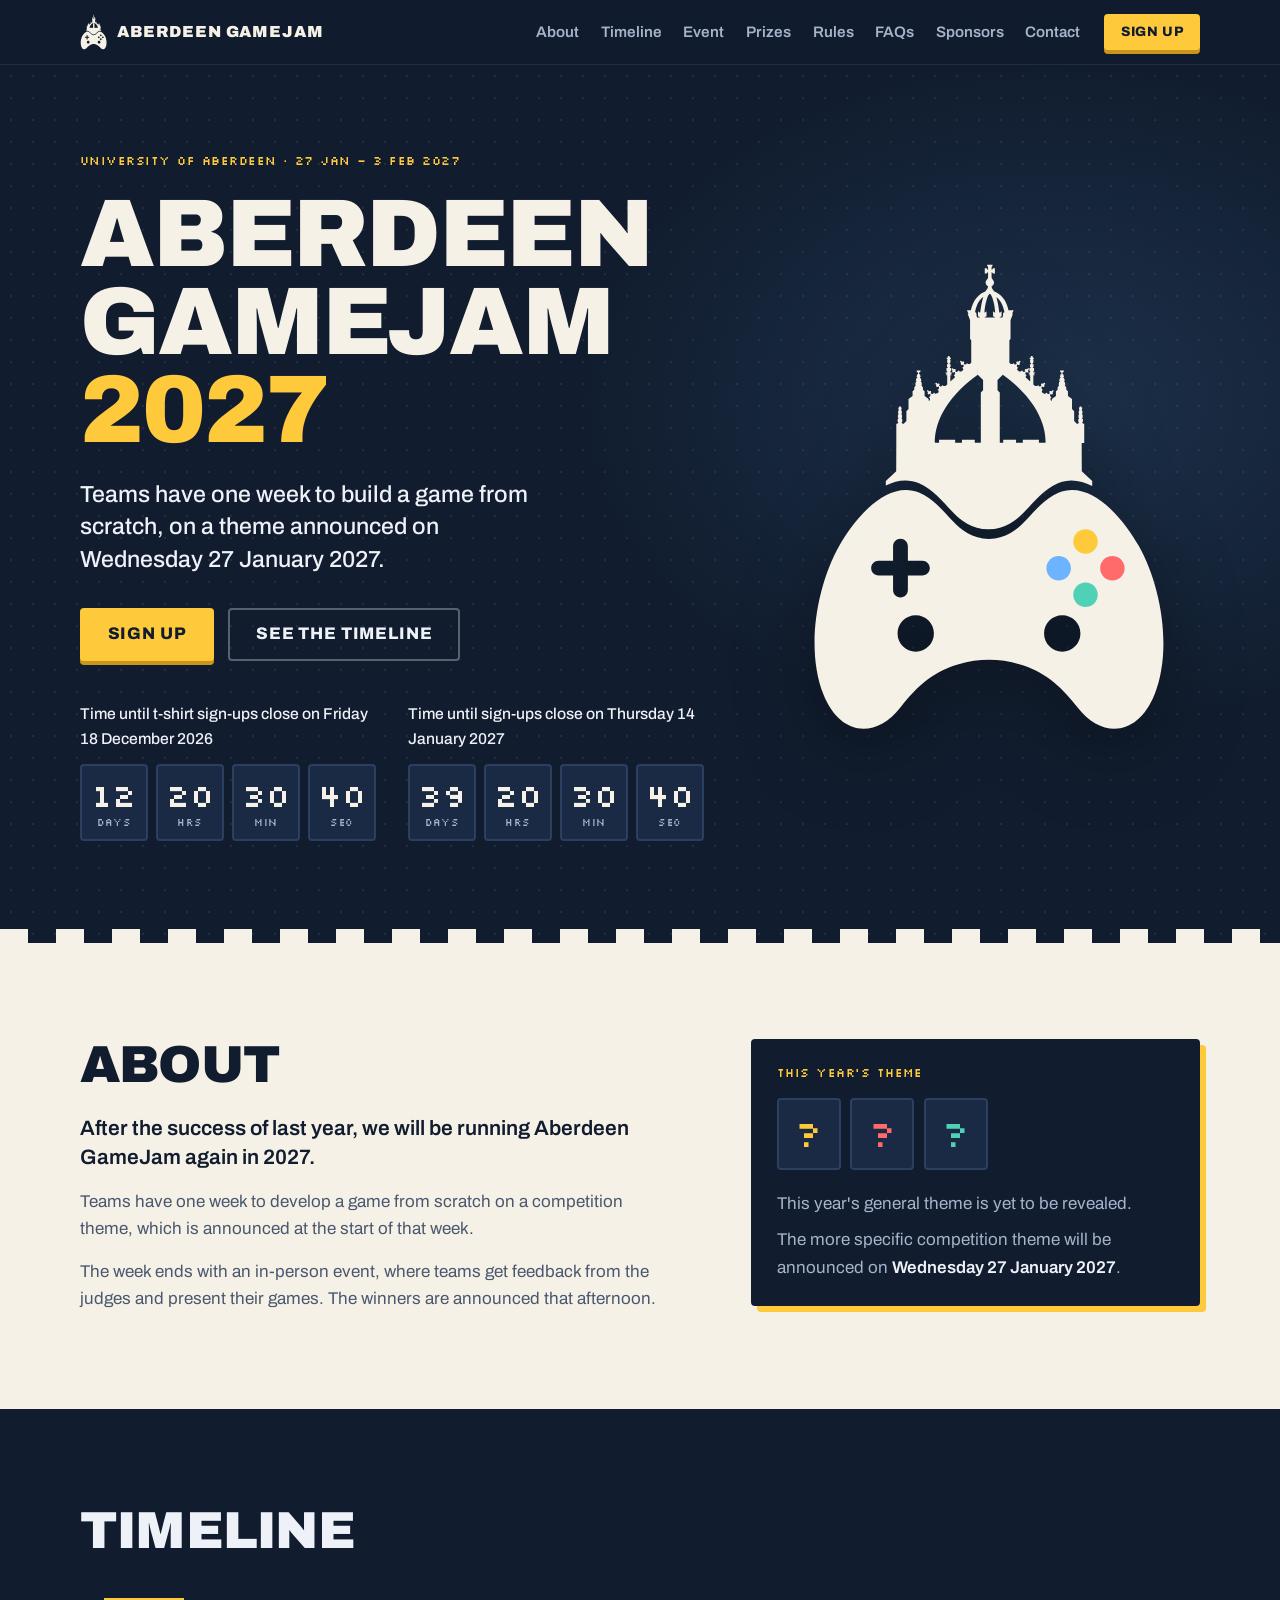
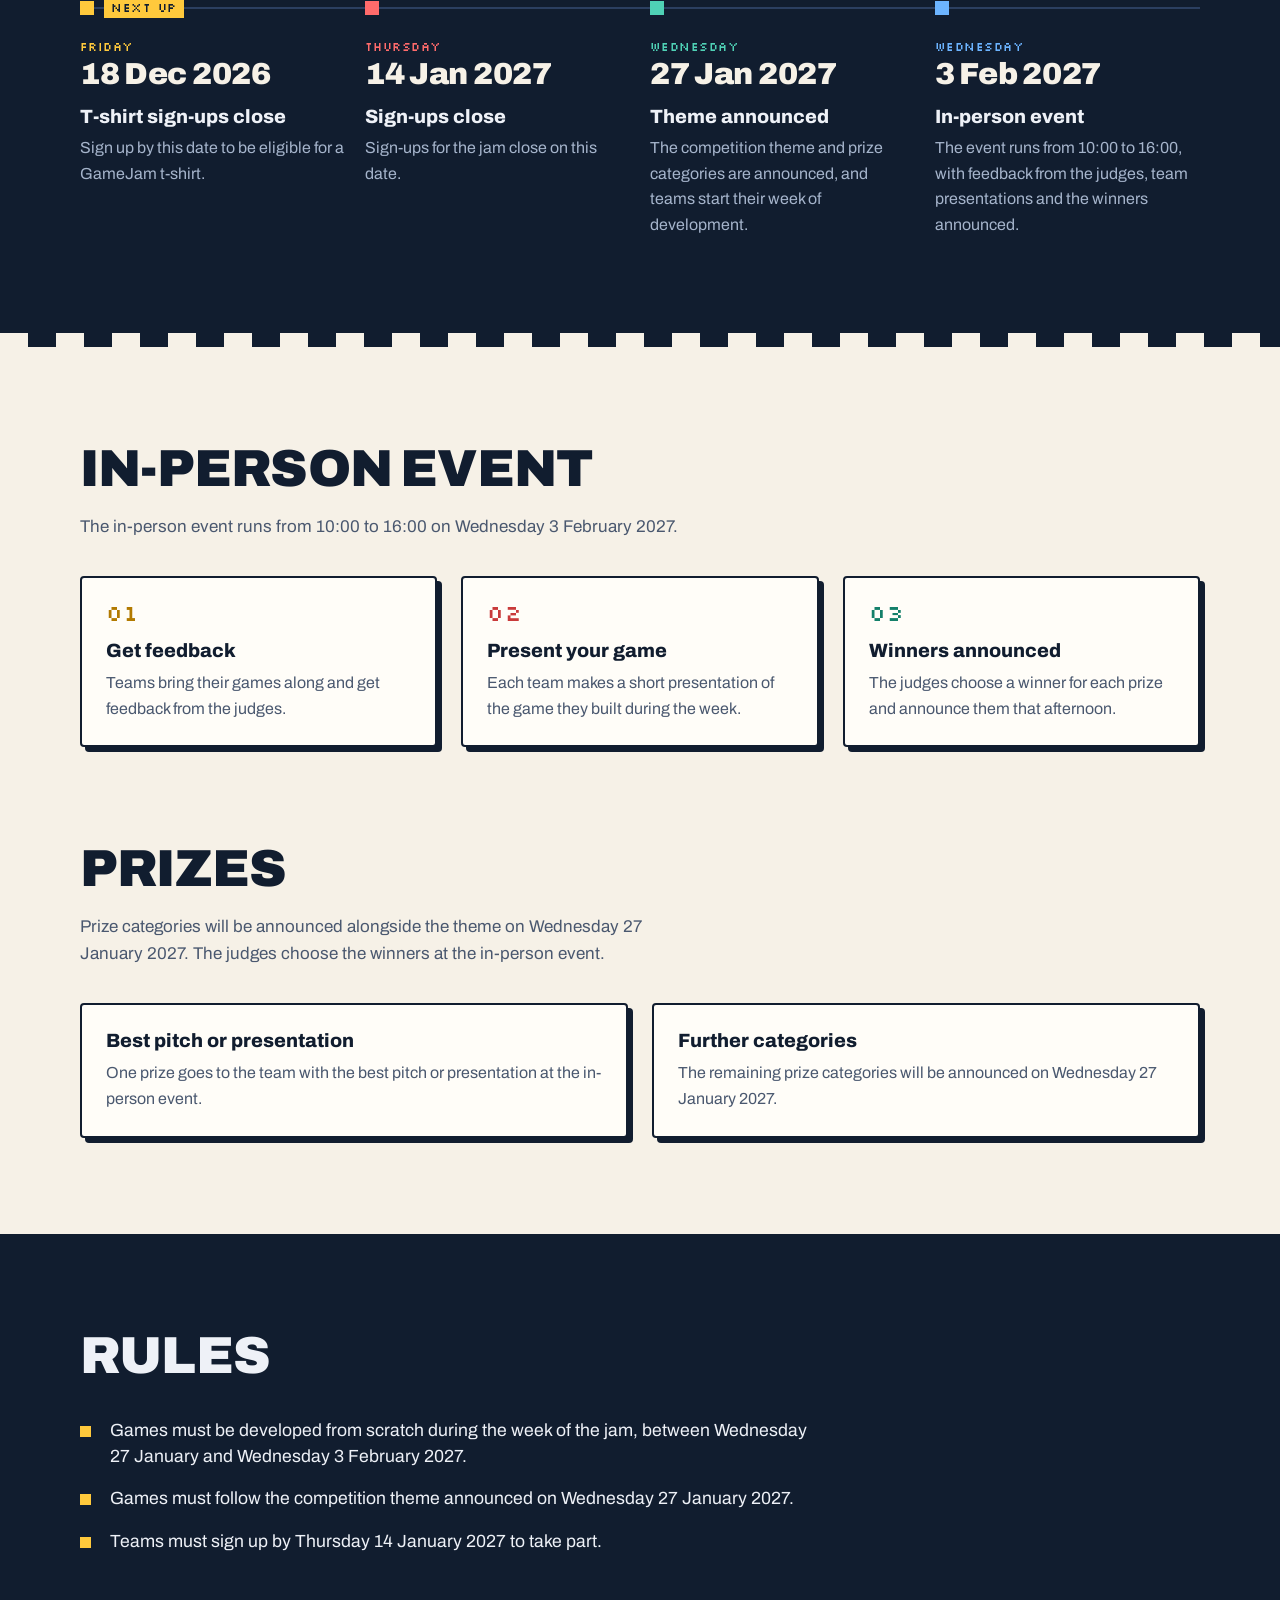
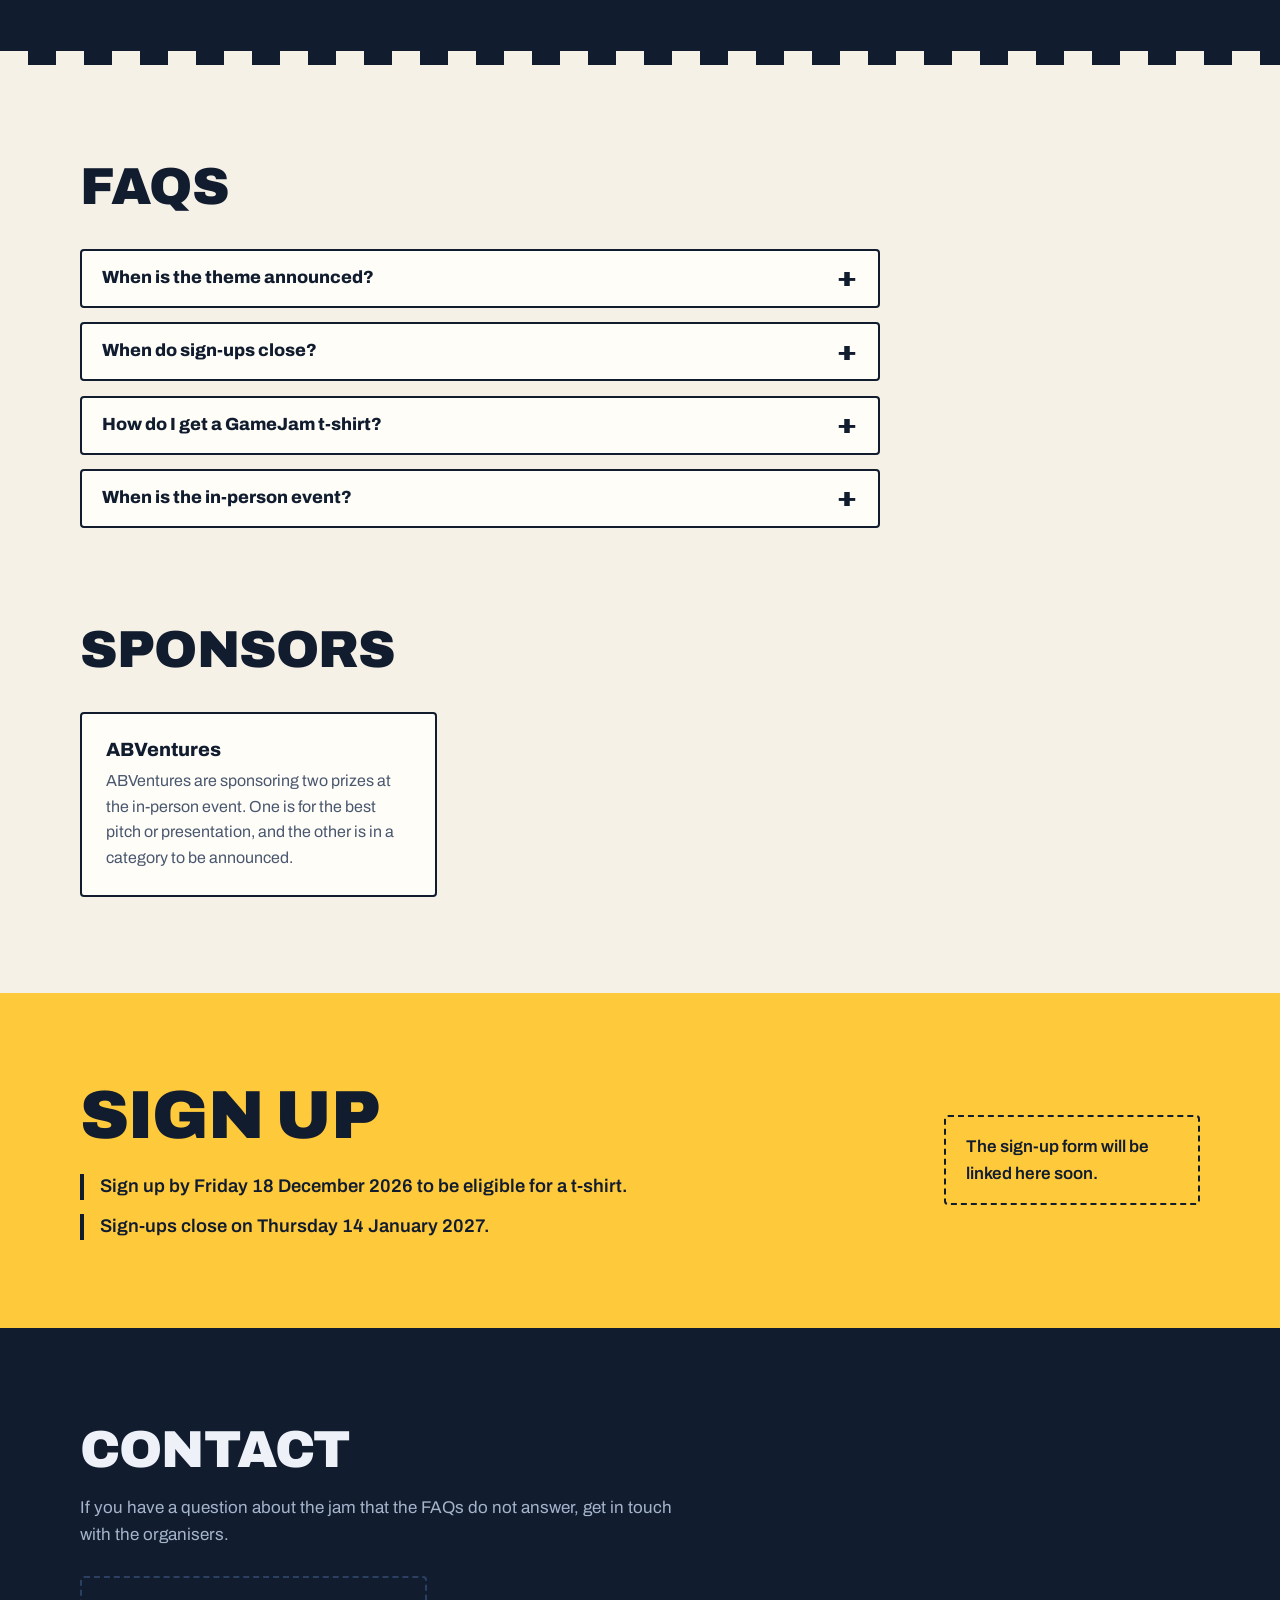
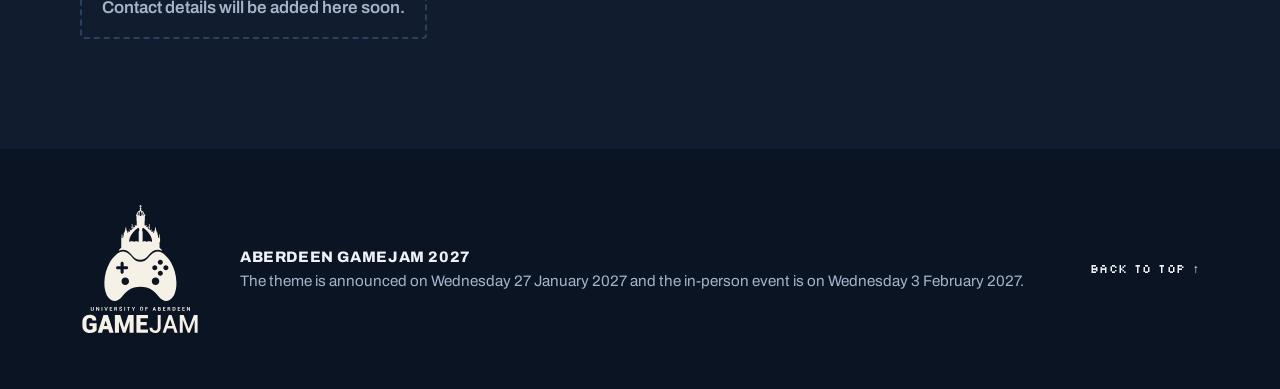
==== index.html @ e2b33551 "Add Aberdeen GameJam 2027 website Single static page with countdowns, timeline, event, prizes, rules" ====
<!doctype html>
<html lang="en-GB">
<head>
  <meta charset="utf-8">
  <meta name="viewport" content="width=device-width, initial-scale=1">
  <title>Aberdeen GameJam 2027 | University of Aberdeen</title>
  <meta name="description" content="In Aberdeen GameJam 2027, teams have one week to build a game from scratch. The theme is announced on Wednesday 27 January 2027 and the in-person event is on Wednesday 3 February 2027.">
  <meta name="theme-color" content="#111d2f">
  <meta property="og:title" content="Aberdeen GameJam 2027">
  <meta property="og:description" content="Teams have one week to build a game from scratch. The theme is announced on 27 January 2027 and the in-person event is on 3 February 2027.">
  <meta property="og:type" content="website">
  <link rel="icon" href="assets/favicon.svg" type="image/svg+xml">
  <link rel="preconnect" href="https://fonts.googleapis.com">
  <link rel="preconnect" href="https://fonts.gstatic.com" crossorigin>
  <link href="https://fonts.googleapis.com/css2?family=Archivo:wght@400;500;600;800;900&family=Silkscreen:wght@400;700&display=swap" rel="stylesheet">
  <link rel="stylesheet" href="styles.css">
</head>
<body>
  <a class="skip-link" href="#main">Skip to content</a>

  <!-- Logo mark (tower + controller), defined once and reused with <use href="#gj-mark"> -->
  <svg width="0" height="0" class="svg-defs" aria-hidden="true" focusable="false">
    <defs>
      <g id="gj-mark">
        <path d="M1723.05,1995.45c215.99,92.42,275.8,357.07,538.01,357.07s322.06-264.65,538.01-357.07c89.78-38.43,180.33-23.27,265.09,22.03v-38.64l-80.6-75.71-.83-219.77h19.82v-149.47h-7.34l-9.21-9.21,6.12-6.12v-18.5l-5.37-5.37v-4.8l3.62-3.62v-19.19l-4.67-4.67v-4.88l2.75-2.75v-19.76l-7.1-7.1,5.07-5.07v-13.72h-5.07v-7.71h-14.21v7.71h-5.07v13.72l5.07,5.07-7.1,7.1v19.76l2.75,2.75v4.88l-4.67,4.67v19.19l3.62,3.62v4.8l-5.37,5.37v18.5l6.12,6.12-9.21,9.21h-7.73l-21-21v-75.18l-16.59-16.59v-77.85l-31.39-24.2v-36.77l-12.97-10.37v-18.77l-11.44-17.39v-3.51h3.81l-3.97-21.21h-3.97v-8.85h2.9v-6.56l-5.8-15.56h-3.97v-7.63h4.88l-5.49-21.82h-6.41v-10.68l10.83-10.83v-5.95h-29.92v5.95l10.83,10.83v10.68h-6.41l-5.49,21.82h4.88v7.63h-3.97l-5.8,15.56v6.56h2.9v8.85h-3.97l-3.97,21.21h3.81v3.51l-11.44,17.39v18.77l-12.97,10.37v36.77l-31.39,24.2v12.9h-4.12l-4.6-4.16c-2.4-5.69-5.11-16.79,6.75-22.78-22.76-11.28-7.52-25.95-7.52-25.95,0,0,9.07,7.82,14.98,1.53,5.91-6.29-.45-14.63-.45-14.63,0,0,12.35-7.9,5.81-14.12-6.62-6.14-13.74,6.67-13.74,6.67,0,0-8.72-5.83-14.63.45-5.91,6.29,2.46,14.86,2.46,14.86,0,0-13.7,16.12-26.37-5.91-7.25,16.87-25.99,6.58-25.99,6.58l4.36,4.1-14.29-12.93c-1.11-5.88-.31-13.39,8.86-17.67-22.4-11.98-6.72-26.17-6.72-26.17,0,0,8.83,8.1,14.93,2,6.1-6.1,0-14.64,0-14.64,0,0,12.59-7.51,6.24-13.94-6.43-6.35-13.94,6.24-13.94,6.24,0,0-8.54-6.1-14.64,0-6.1,6.1,2,14.93,2,14.93,0,0-14.2,15.69-26.17-6.72-7.1,15.21-23.07,7.45-25.75,6.01l-11.14-10.08v-69.96h9.94v-6.5h-9.94l16.44-16.44h-16.44v-7.64l5.55-5.55v-20.06h-8.61v-6.5l4.97-4.97v-18.35h-7.64v-7.26l6.31-6.31v-19.3h-6.31l9.56-9.56v-8.41h-7.64v-7.64l-5.16-5.16h-6.5l-5.16,5.16v7.64h-7.64v8.41l9.56,9.56h-6.31v19.3l6.31,6.31v7.26h-7.64v18.35l4.97,4.97v6.5h-8.61v20.06l5.55,5.55v7.64h-16.44l16.44,16.44h-9.94v6.5h9.94v47.82l-34.14-30.91c-1.02-5.83-.08-13.13,8.91-17.33-22.4-11.98-6.72-26.17-6.72-26.17,0,0,8.83,8.1,14.93,2,6.1-6.1,0-14.64,0-14.64,0,0,12.59-7.51,6.24-13.94-6.43-6.35-13.94,6.24-13.94,6.24,0,0-8.54-6.1-14.64,0-6.1,6.1,2,14.93,2,14.93,0,0-14.2,15.69-26.17-6.72-6.62,14.18-20.93,8.4-25.03,6.38l-11.95-10.82c-.36-5.35,1.35-11.37,9.19-15.03-22.4-11.98-6.72-26.17-6.72-26.17,0,0,8.83,8.1,14.93,2,6.1-6.1,0-14.64,0-14.64,0,0,12.59-7.51,6.24-13.94-6.42-6.34-13.94,6.24-13.94,6.24,0,0-8.54-6.1-14.64,0-6.1,6.1,2,14.93,2,14.93,0,0-14.2,15.69-26.17-6.72-5.13,11-14.9,9.97-20.94,8.02l-10.55-9.54v-174.22l8.86-8.86v-146.45l18.66-50.14h-6.41l12.06-25.63h-39.58s-14.96-110.87-109.98-146.54h0s-21.45-20.92-21.45-39.41c10.76-2.48,19.32-18.21,19.32-31.46s-19.32-28.7-19.32-34.77v-42.77h3.04l8.67,8.67h13.96v-39.3h-16.83v5.79l-5.52,5.52h-3.31v-23.73l7.31-7.31v-7.59h-41.82v7.59l7.31,7.31v23.73h-3.31l-5.52-5.52v-5.79h-16.83v39.3h13.96l8.67-8.67h3.04v42.77c0,6.07-19.32,21.52-19.32,34.77s8.55,28.98,19.32,31.46c0,17.08-18.26,36.18-21.05,39-96.01,35.23-111.09,146.95-111.09,146.95h-31.5l12.06,25.63h-6.41l18.66,50.14v146.45l8.86,8.86v173.82l-10.99,9.94c-6.05,1.95-15.81,2.98-20.94-8.02-11.98,22.4-26.17,6.72-26.17,6.72,0,0,8.1-8.83,2-14.93-6.1-6.1-14.64,0-14.64,0,0,0-7.51-12.59-13.94-6.24-6.35,6.43,6.24,13.94,6.24,13.94,0,0-6.1,8.54,0,14.64,6.1,6.1,14.93-2,14.93-2,0,0,15.69,14.2-6.72,26.17,7.84,3.66,9.55,9.68,9.19,15.03l-11.95,10.82c-4.1,2.02-18.42,7.8-25.03-6.38-11.98,22.4-26.17,6.72-26.17,6.72,0,0,8.1-8.83,2-14.93-6.1-6.1-14.64,0-14.64,0,0,0-7.51-12.59-13.94-6.24-6.34,6.42,6.24,13.94,6.24,13.94,0,0-6.1,8.54,0,14.64,6.1,6.1,14.93-2,14.93-2,0,0,15.69,14.2-6.72,26.17,9,4.2,9.93,11.5,8.91,17.33l-34.14,30.9v-47.82h9.94v-6.5h-9.94l16.44-16.44h-16.44v-7.64l5.55-5.55v-20.06h-8.61v-6.5l4.97-4.97v-18.35h-7.64v-7.26l6.31-6.31v-19.3h-6.31l9.56-9.56v-8.41h-7.64v-7.64l-5.16-5.16h-6.5l-5.16,5.16v7.64h-7.64v8.41l9.56,9.56h-6.31v19.3l6.31,6.31v7.26h-7.64v18.35l4.97,4.97v6.5h-8.61v20.06l5.55,5.55v7.64h-16.44l16.44,16.44h-9.94v6.5h9.94v69.96l-11.14,10.08c-2.69,1.44-18.65,9.2-25.75-6.01-11.98,22.4-26.17,6.72-26.17,6.72,0,0,8.1-8.83,2-14.93-6.1-6.1-14.64,0-14.64,0,0,0-7.51-12.59-13.94-6.24-6.35,6.43,6.24,13.94,6.24,13.94,0,0-6.1,8.54,0,14.64,6.1,6.1,14.93-2,14.93-2,0,0,15.69,14.2-6.72,26.17,9.17,4.28,9.97,11.78,8.86,17.67l-14.3,12.94,4.37-4.11s-18.75,10.28-25.99-6.58c-12.67,22.02-26.37,5.91-26.37,5.91,0,0,8.37-8.57,2.46-14.86-5.91-6.29-14.63-.45-14.63-.45,0,0-7.12-12.81-13.74-6.67-6.54,6.23,5.81,14.12,5.81,14.12,0,0-6.36,8.35-.45,14.63,5.91,6.29,14.98-1.53,14.98-1.53,0,0,15.24,14.67-7.52,25.95,11.87,5.99,9.15,17.09,6.75,22.78l-4.6,4.16h-4.12v-12.9l-31.39-24.2v-36.77l-12.97-10.37v-18.77l-11.44-17.39v-3.51h3.81l-3.97-21.21h-3.97v-8.85h2.9v-6.56l-5.8-15.56h-3.97v-7.63h4.88l-5.49-21.82h-6.41v-10.68l10.83-10.83v-5.95h-29.92v5.95l10.83,10.83v10.68h-6.41l-5.49,21.82h4.88v7.63h-3.97l-5.8,15.56v6.56h2.9v8.85h-3.97l-3.97,21.21h3.81v3.51l-11.44,17.39v18.77l-12.97,10.37v36.77l-31.39,24.2v77.85l-16.59,16.59v75.18l-21,21h-7.73l-9.21-9.21,6.12-6.12v-18.5l-5.37-5.37v-4.8l3.62-3.62v-19.19l-4.67-4.67v-4.88l2.75-2.75v-19.76l-7.1-7.1,5.07-5.07v-13.72h-5.07v-7.71h-14.21v7.71h-5.07v13.72l5.07,5.07-7.1,7.1v19.76l2.75,2.75v4.88l-4.67,4.67v19.19l3.62,3.62v4.8l-5.37,5.37v18.5l6.12,6.12-9.21,9.21h-7.34v147.94l-.84,221.3-80.6,75.71v34.59c82.52-42.12,170.29-55.24,257.33-17.98ZM2702.28,1681.83h-50.59v-23.76h-124.62v23.76h-52.66v-23.76h-99.38v23.76h-26.58v-389.96l-17.48-17.48v-79.11l40.91-40.91c348.07,248.62,332.41,505.61,330.39,527.46ZM2385.22,671.8s-13.35,2.17-11.8,13.97c2.16,4.32-1.53,16.87-5.01,26.66h-20.88s-.75-6.61,7.27-6.61,7.75-7.05,7.75-7.05v-32.82h-3.98c-1.37,4.99-9.33,7.4-9.33,7.4h-3.98s-8.6-75.97-23.49-119.26c21.23,14.01,50.13,45.86,63.43,117.71ZM2249.03,566.16c10.86-33.72,19.53-38.12,22.21-38.63,2.68.52,11.34,4.91,22.2,38.63,13.14,40.77,18.84,83.9,19.08,107.19h-2.79s-7.96-2.4-9.33-7.4h-3.98v32.82s-.27,7.05,7.75,7.05,7.27,6.61,7.27,6.61h-80.44s-.75-6.61,7.27-6.61,7.75-7.05,7.75-7.05v-32.82h-3.98c-1.37,4.99-9.33,7.4-9.33,7.4h-2.79c.25-23.3,5.95-66.42,19.08-107.19ZM2220.78,553.77c-14.95,43.24-23.59,119.58-23.59,119.58h-3.98s-7.96-2.4-9.33-7.4h-3.98v32.82s-.27,7.05,7.75,7.05,7.27,6.61,7.27,6.61h-21.28c-3.48-9.79-7.17-22.34-5.01-26.66,1.55-11.8-11.8-13.97-11.8-13.97,13.41-72.43,42.66-104.19,63.94-118.03ZM2177.82,1154.37c0-20.43.18-41.1.44-60.08v60.08l40.91,40.91v79.11l-17.48,17.48v389.96h-46.85v-23.76h-99.38v23.76h-52.66v-23.76h-124.62v23.76h-30.77c-2.02-21.85-17.68-278.84,330.39-527.46Z"/>
        <path d="M3423.13,2478.32c-122.81-217.79-374.38-514.02-620.19-408.8-215.96,92.42-275.78,357.07-538.01,357.07s-322.02-264.65-538.01-357.07c-245.79-105.22-497.38,191.02-620.2,408.8-175.62,311.47-262.83,801.89-124.42,1151.88,127.13,321.48,403.13,349.5,597.88,99.11,139.52-179.4,268.92-280.95,449.76-333.05,153.27-44.15,316.71-44.15,469.98,0,180.85,52.09,310.25,153.65,449.76,333.05,194.76,250.4,470.77,222.37,597.92-99.11,138.41-349.99,51.14-840.41-124.47-1151.88ZM1522.03,2822.47v-112.49h-112.47c-31.61,0-57.33-25.72-57.33-57.34s25.72-57.34,57.33-57.34h112.47v-112.48c0-31.61,25.72-57.34,57.33-57.34s57.33,25.73,57.33,57.34v112.48h112.5c31.62,0,57.33,25.72,57.33,57.34s-25.72,57.34-57.33,57.34h-112.5v112.49c0,31.61-25.72,57.34-57.33,57.34s-57.33-25.73-57.33-57.34ZM1697.58,3299.89c-77.78,0-140.83-63.06-140.83-140.83s63.05-140.84,140.83-140.84,140.83,63.08,140.83,140.84-63.05,140.83-140.83,140.83ZM2804.63,2559.83c52.29,0,94.83,42.55,94.83,94.86s-42.54,94.84-94.83,94.84-94.86-42.54-94.86-94.84,42.55-94.86,94.86-94.86ZM2832.32,3299.89c-77.8,0-140.84-63.06-140.84-140.83s63.05-140.84,140.84-140.84,140.81,63.08,140.81,140.84-63.05,140.83-140.81,140.83ZM3012.63,2953.48c-52.3,0-94.86-42.54-94.86-94.84s42.55-94.85,94.86-94.85,94.86,42.55,94.86,94.85-42.55,94.84-94.86,94.84ZM3012.63,2541.51c-52.3,0-94.86-42.54-94.86-94.83s42.55-94.86,94.86-94.86,94.86,42.55,94.86,94.86-42.55,94.83-94.86,94.83ZM3220.65,2749.53c-52.3,0-94.84-42.54-94.84-94.84s42.54-94.86,94.84-94.86,94.81,42.55,94.81,94.86-42.54,94.84-94.81,94.84Z"/>
      </g>
    </defs>
  </svg>

  <header class="site-header">
    <div class="wrap site-header__inner">
      <a class="brand" href="#top" aria-label="Aberdeen GameJam, back to top">
        <svg class="brand__mark" viewBox="840 220 2850 3760" aria-hidden="true" focusable="false"><use href="#gj-mark"/></svg>
        <span class="brand__name">Aberdeen GameJam</span>
      </a>
      <nav class="nav" aria-label="Main">
        <ul class="nav__links">
          <li><a href="#about">About</a></li>
          <li><a href="#timeline">Timeline</a></li>
          <li><a href="#event">Event</a></li>
          <li><a href="#prizes">Prizes</a></li>
          <li><a href="#rules">Rules</a></li>
          <li><a href="#faqs">FAQs</a></li>
          <li><a href="#sponsors">Sponsors</a></li>
          <li><a href="#contact">Contact</a></li>
        </ul>
        <a class="btn btn--primary btn--sm" href="#signup" data-signup>Sign up</a>
      </nav>
    </div>
  </header>

  <main id="main">
    <!-- ============ HERO ============ -->
    <section class="hero" id="top">
      <div class="wrap hero__inner">
        <div class="hero__copy">
          <p class="eyebrow px">University of Aberdeen · 27 Jan – 3 Feb 2027</p>
          <h1 class="hero__title">
            <span>Aberdeen</span>
            <span>GameJam</span>
            <span class="hero__year">2027</span>
          </h1>
          <p class="hero__lead">Teams have one week to build a game from scratch, on a theme announced on Wednesday 27 January 2027.</p>
          <div class="hero__actions">
            <a class="btn btn--primary btn--lg" href="#signup" data-signup>Sign up</a>
            <a class="btn btn--ghost btn--lg" href="#timeline">See the timeline</a>
          </div>

          <!-- Countdowns: filled in by script.js from the timeline below.
               data-countdown="next" follows whichever milestone is next.
               data-countdown="final-signup" always counts down to the milestone with
               data-key="final-signup", and hides once the first countdown reaches it. -->
          <div class="countdowns">
            <div class="countdown" data-countdown="next" hidden>
              <p class="countdown__label"></p>
              <div class="countdown__clock" role="timer" aria-label="Time remaining">
                <div class="cd-cell"><span class="cd-num" data-unit="d">00</span><span class="cd-unit px">days</span></div>
                <div class="cd-cell"><span class="cd-num" data-unit="h">00</span><span class="cd-unit px">hrs</span></div>
                <div class="cd-cell"><span class="cd-num" data-unit="m">00</span><span class="cd-unit px">min</span></div>
                <div class="cd-cell"><span class="cd-num" data-unit="s">00</span><span class="cd-unit px">sec</span></div>
              </div>
              <p class="countdown__live px" hidden></p>
            </div>
            <div class="countdown" data-countdown="final-signup" hidden>
              <p class="countdown__label"></p>
              <div class="countdown__clock" role="timer" aria-label="Time remaining">
                <div class="cd-cell"><span class="cd-num" data-unit="d">00</span><span class="cd-unit px">days</span></div>
                <div class="cd-cell"><span class="cd-num" data-unit="h">00</span><span class="cd-unit px">hrs</span></div>
                <div class="cd-cell"><span class="cd-num" data-unit="m">00</span><span class="cd-unit px">min</span></div>
                <div class="cd-cell"><span class="cd-num" data-unit="s">00</span><span class="cd-unit px">sec</span></div>
              </div>
              <p class="countdown__live px" hidden></p>
            </div>
          </div>
        </div>

        <div class="hero__art">
          <svg class="hero__mark" viewBox="840 220 2850 3760" role="img" aria-label="University of Aberdeen GameJam logo: a crown tower rising from a game controller">
            <circle class="pb pb--1" cx="3012.63" cy="2446.68" r="100"/>
            <circle class="pb pb--2" cx="3220.65" cy="2654.69" r="100"/>
            <circle class="pb pb--3" cx="3012.63" cy="2858.64" r="100"/>
            <circle class="pb pb--4" cx="2804.63" cy="2654.69" r="100"/>
            <use href="#gj-mark"/>
          </svg>
        </div>
      </div>
      <div class="crenel" aria-hidden="true"></div>
    </section>

    <!-- ============ ABOUT ============ -->
    <section class="section section--cream" id="about">
      <div class="wrap">
        <div class="about">
          <div class="about__copy">
            <h2>About</h2>
            <p class="lead">After the success of last year, we will be running Aberdeen GameJam again in 2027.</p>
            <p>Teams have one week to develop a game from scratch on a competition theme, which is announced at the start of that week.</p>
            <p>The week ends with an in-person event, where teams get feedback from the judges and present their games. The winners are announced that afternoon.</p>
          </div>

          <aside class="theme-card" aria-labelledby="theme-card-title">
            <h3 class="px theme-card__tag" id="theme-card-title">This year's theme</h3>
            <div class="theme-card__tiles" role="img" aria-label="Not yet revealed">
              <span>?</span><span>?</span><span>?</span>
            </div>
            <p>This year's general theme is yet to be revealed.</p>
            <p>The more specific competition theme will be announced on <strong>Wednesday 27 January 2027</strong>.</p>
          </aside>
        </div>
      </div>
    </section>

    <!-- ============ TIMELINE ============
         script.js reads the data-* attributes on each milestone to drive the
         hero countdowns and the Done / Next up labels. Times are UK time (GMT).
         data-at    = moment the countdown runs to
         data-until = moment the milestone is over (defaults to data-at)
         data-key   = name a countdown in the hero can point at (optional)
         data-label = completes the sentence "Time until ..."
         data-live  = shown instead of the clock between data-at and data-until -->
    <section class="section section--navy" id="timeline">
      <div class="wrap">
        <h2>Timeline</h2>

        <ol class="timeline">
          <li class="milestone" data-milestone
              data-label="t-shirt sign-ups close on Friday 18 December 2026"
              data-at="2026-12-18T23:59:59Z">
            <p class="milestone__status px" data-status></p>
            <p class="milestone__date"><span class="px">Friday</span><time datetime="2026-12-18">18 Dec 2026</time></p>
            <h3>T-shirt sign-ups close</h3>
            <p>Sign up by this date to be eligible for a GameJam t-shirt.</p>
          </li>

          <li class="milestone" data-milestone data-key="final-signup"
              data-label="sign-ups close on Thursday 14 January 2027"
              data-at="2027-01-14T23:59:59Z">
            <p class="milestone__status px" data-status></p>
            <p class="milestone__date"><span class="px">Thursday</span><time datetime="2027-01-14">14 Jan 2027</time></p>
            <h3>Sign-ups close</h3>
            <p>Sign-ups for the jam close on this date.</p>
          </li>

          <li class="milestone" data-milestone
              data-label="the theme is announced on Wednesday 27 January 2027"
              data-at="2027-01-27T00:00:00Z" data-until="2027-01-27T23:59:59Z"
              data-live="The theme is announced today.">
            <p class="milestone__status px" data-status></p>
            <p class="milestone__date"><span class="px">Wednesday</span><time datetime="2027-01-27">27 Jan 2027</time></p>
            <h3>Theme announced</h3>
            <p>The competition theme and prize categories are announced, and teams start their week of development.</p>
          </li>

          <li class="milestone" data-milestone
              data-label="the in-person event starts at 10:00 on Wednesday 3 February 2027"
              data-at="2027-02-03T10:00:00Z" data-until="2027-02-03T16:00:00Z"
              data-live="The in-person event is happening now.">
            <p class="milestone__status px" data-status></p>
            <p class="milestone__date"><span class="px">Wednesday</span><time datetime="2027-02-03">3 Feb 2027</time></p>
            <h3>In-person event</h3>
            <p>The event runs from 10:00 to 16:00, with feedback from the judges, team presentations and the winners announced.</p>
          </li>
        </ol>
      </div>
      <div class="crenel" aria-hidden="true"></div>
    </section>

    <!-- ============ IN-PERSON EVENT ============ -->
    <section class="section section--cream" id="event">
      <div class="wrap">
        <h2>In-person event</h2>
        <p class="section__intro">The in-person event runs from 10:00 to 16:00 on Wednesday 3 February 2027.</p>

        <ol class="cards cards--3">
          <li class="card">
            <span class="card__step px">01</span>
            <h3>Get feedback</h3>
            <p>Teams bring their games along and get feedback from the judges.</p>
          </li>
          <li class="card">
            <span class="card__step px">02</span>
            <h3>Present your game</h3>
            <p>Each team makes a short presentation of the game they built during the week.</p>
          </li>
          <li class="card">
            <span class="card__step px">03</span>
            <h3>Winners announced</h3>
            <p>The judges choose a winner for each prize and announce them that afternoon.</p>
          </li>
        </ol>
      </div>
    </section>

    <!-- ============ PRIZES ============ -->
    <section class="section section--cream section--flush-top" id="prizes">
      <div class="wrap">
        <h2>Prizes</h2>
        <p class="section__intro">Prize categories will be announced alongside the theme on Wednesday 27 January 2027. The judges choose the winners at the in-person event.</p>

        <ul class="cards cards--2">
          <li class="card">
            <h3>Best pitch or presentation</h3>
            <p>One prize goes to the team with the best pitch or presentation at the in-person event.</p>
          </li>
          <li class="card">
            <h3>Further categories</h3>
            <p>The remaining prize categories will be announced on Wednesday 27 January 2027.</p>
          </li>
        </ul>
      </div>
    </section>

    <!-- ============ RULES ============
         To add a rule, add another <li>...</li> line inside the list below. -->
    <section class="section section--navy" id="rules">
      <div class="wrap">
        <h2>Rules</h2>

        <ul class="rules">
          <li>Games must be developed from scratch during the week of the jam, between Wednesday 27 January and Wednesday 3 February 2027.</li>
          <li>Games must follow the competition theme announced on Wednesday 27 January 2027.</li>
          <li>Teams must sign up by Thursday 14 January 2027 to take part.</li>
        </ul>
      </div>
      <div class="crenel" aria-hidden="true"></div>
    </section>

    <!-- ============ FAQS ============
         To add a question, copy one <details class="faq">...</details> block
         and change the question in <summary> and the answer below it.
         An answer can hold several <p> paragraphs or a <ul> list. -->
    <section class="section section--cream" id="faqs">
      <div class="wrap">
        <h2>FAQs</h2>

        <div class="faqs">
          <details class="faq">
            <summary>When is the theme announced?</summary>
            <p>The competition theme is announced on Wednesday 27 January 2027. Teams then have one week to build their game.</p>
          </details>

          <details class="faq">
            <summary>When do sign-ups close?</summary>
            <p>Sign-ups close on Thursday 14 January 2027.</p>
          </details>

          <details class="faq">
            <summary>How do I get a GameJam t-shirt?</summary>
            <p>Sign up by Friday 18 December 2026 to be eligible for a t-shirt.</p>
          </details>

          <details class="faq">
            <summary>When is the in-person event?</summary>
            <p>The in-person event runs from 10:00 to 16:00 on Wednesday 3 February 2027.</p>
          </details>
        </div>
      </div>
    </section>

    <!-- ============ SPONSORS ============
         To add a sponsor, save their logo in assets/sponsors/ and copy this block
         into the list below. The link, the logo and the description are each optional.

          <li class="sponsor">
            <a class="sponsor__logo" href="https://sponsor-website.example">
              <img src="assets/sponsors/sponsor-logo.svg" alt="Sponsor name">
            </a>
            <h3>Sponsor name</h3>
            <p>A sentence about what they are sponsoring.</p>
          </li>
    -->
    <section class="section section--cream section--flush-top" id="sponsors">
      <div class="wrap">
        <h2>Sponsors</h2>

        <ul class="sponsors">
          <li class="sponsor">
            <!-- ABVentures logo: save it as assets/sponsors/abventures.svg (or .png), then uncomment the next three lines.
            <div class="sponsor__logo">
              <img src="assets/sponsors/abventures.svg" alt="ABVentures">
            </div>
            -->
            <h3>ABVentures</h3>
            <p>ABVentures are sponsoring two prizes at the in-person event. One is for the best pitch or presentation, and the other is in a category to be announced.</p>
          </li>
        </ul>
      </div>
    </section>

    <!-- ============ SIGN UP ============ -->
    <section class="signup" id="signup">
      <div class="wrap signup__inner">
        <div class="signup__copy">
          <h2>Sign up</h2>
          <ul class="deadlines">
            <li>Sign up by Friday 18 December 2026 to be eligible for a t-shirt.</li>
            <li>Sign-ups close on Thursday 14 January 2027.</li>
          </ul>
        </div>
        <div class="signup__action">
          <!-- SIGN-UP LINK: paste the sign-up form URL into the href below. This is the only place it goes.
               While href is empty, the button is hidden and the note below it shows instead.
               Once it is set, the Sign up buttons in the navigation bar and at the top of the page
               link straight to the form as well (script.js copies the URL to them). -->
          <a class="btn btn--dark btn--lg signup-link" href="">Sign up now</a>
          <p class="signup__pending">The sign-up form will be linked here soon.</p>
        </div>
      </div>
    </section>

    <!-- ============ CONTACT ============
         To add a contact method, copy one of these lines into the list below.
         Once the list has an entry, the "will be added here soon" note hides itself.

          <li><span>Email</span> <a href="mailto:name@example.com">name@example.com</a></li>
          <li><span>Instagram</span> <a href="https://www.instagram.com/yourpage">@yourpage</a></li>
    -->
    <section class="section section--navy" id="contact">
      <div class="wrap">
        <h2>Contact</h2>
        <p class="section__intro">If you have a question about the jam that the FAQs do not answer, get in touch with the organisers.</p>

        <ul class="contacts">
        </ul>
        <p class="contact__pending">Contact details will be added here soon.</p>
      </div>
    </section>
  </main>

  <footer class="site-footer">
    <div class="wrap site-footer__inner">
      <img class="site-footer__logo" src="assets/logo-light.svg" alt="University of Aberdeen GameJam" width="150" height="180">
      <div class="site-footer__text">
        <p><strong>Aberdeen GameJam 2027</strong></p>
        <p>The theme is announced on Wednesday 27 January 2027 and the in-person event is on Wednesday 3 February 2027.</p>
      </div>
      <a class="site-footer__top px" href="#top">Back to top ↑</a>
    </div>
  </footer>

  <script src="script.js" defer></script>
</body>
</html>
---- styles.css ----
/* Aberdeen GameJam 2027
   Palette is built around the logo navy (#111d2f). The four accents are the
   controller's face buttons and are reused for the four timeline milestones. */

:root {
  --navy: #111d2f;
  --navy-900: #0b1422;
  --navy-700: #1a2a44;
  --navy-600: #2b3f61;
  --cream: #f6f1e7;
  --white: #fffdf8;

  --yellow: #ffc93c;
  --yellow-deep: #c9951a;
  --coral: #ff6b6b;
  --mint: #4fd1b5;
  --sky: #6cb4ff;

  --on-dark: #eef1f7;
  --muted-on-dark: #a5b4cb;
  --muted: #4a586f;

  --font: "Archivo", system-ui, -apple-system, "Segoe UI", Roboto, Helvetica, Arial, sans-serif;
  --font-px: "Silkscreen", ui-monospace, "SF Mono", Menlo, Consolas, monospace;

  --radius: 4px;
  --gutter: 1.25rem;
}

*,
*::before,
*::after { box-sizing: border-box; }

[hidden] { display: none !important; }

html {
  scroll-behavior: smooth;
  scroll-padding-top: 5rem;
  -webkit-text-size-adjust: 100%;
}

body {
  margin: 0;
  font-family: var(--font);
  font-size: 1.0625rem;
  line-height: 1.6;
  color: var(--on-dark);
  background: var(--navy);
  -webkit-font-smoothing: antialiased;
}

h1, h2, h3, p, ul, ol { margin: 0; }
ul, ol { padding: 0; list-style: none; }
img, svg { display: block; max-width: 100%; }
a { color: inherit; }

::selection { background: var(--yellow); color: var(--navy); }

:focus-visible {
  outline: 3px solid var(--sky);
  outline-offset: 3px;
  border-radius: 2px;
}

.wrap {
  width: min(100% - 2 * var(--gutter), 70rem);
  margin-inline: auto;
}

.px {
  font-family: var(--font-px);
  font-size: 0.75rem;
  line-height: 1.4;
  letter-spacing: 0.04em;
  text-transform: uppercase;
}

.svg-defs { position: absolute; }

.skip-link {
  position: absolute;
  left: 1rem;
  top: -4rem;
  z-index: 100;
  padding: 0.6rem 1rem;
  background: var(--yellow);
  color: var(--navy);
  font-weight: 800;
  border-radius: var(--radius);
}
.skip-link:focus { top: 1rem; }

/* ---------- Buttons ---------- */

.btn {
  display: inline-flex;
  align-items: center;
  justify-content: center;
  padding: 0.8rem 1.35rem;
  border: 2px solid transparent;
  border-radius: var(--radius);
  font: 800 1rem/1 var(--font);
  letter-spacing: 0.05em;
  text-transform: uppercase;
  text-decoration: none;
  white-space: nowrap;
  cursor: pointer;
  transition: transform 0.08s ease, box-shadow 0.08s ease, background-color 0.15s ease, border-color 0.15s ease;
}
.btn--sm { padding: 0.55rem 0.9rem; font-size: 0.85rem; }
.btn--lg { padding: 1rem 1.6rem; font-size: 1.05rem; }

.btn--primary {
  background: var(--yellow);
  color: var(--navy);
  box-shadow: 0 4px 0 var(--yellow-deep);
}
.btn--primary:hover { background: #ffd869; }

.btn--dark {
  background: var(--navy);
  color: var(--cream);
  box-shadow: 0 4px 0 rgba(17, 29, 47, 0.35);
}
.btn--dark:hover { background: var(--navy-700); }

.btn--primary:active,
.btn--dark:active {
  transform: translateY(4px);
  box-shadow: 0 0 0 transparent;
}

.btn--ghost {
  color: var(--on-dark);
  border-color: rgba(255, 255, 255, 0.3);
}
.btn--ghost:hover { border-color: var(--on-dark); background: rgba(255, 255, 255, 0.06); }

/* ---------- Header ---------- */

.site-header {
  position: sticky;
  top: 0;
  z-index: 50;
  background: rgba(17, 29, 47, 0.88);
  -webkit-backdrop-filter: blur(10px);
  backdrop-filter: blur(10px);
  border-bottom: 1px solid rgba(255, 255, 255, 0.08);
}
.site-header__inner {
  display: flex;
  align-items: center;
  justify-content: space-between;
  gap: 1rem;
  min-height: 4rem;
}

.brand {
  display: inline-flex;
  align-items: center;
  gap: 0.6rem;
  text-decoration: none;
  color: var(--cream);
}
.brand__mark { height: 2.25rem; width: auto; fill: currentColor; flex: none; }
.brand__name {
  font-weight: 900;
  font-size: 1rem;
  letter-spacing: 0.06em;
  text-transform: uppercase;
  white-space: nowrap;
}

.nav { display: flex; align-items: center; gap: 1.5rem; }
.nav__links { display: flex; gap: 1.35rem; }
.nav__links a {
  font-size: 0.95rem;
  font-weight: 600;
  text-decoration: none;
  color: var(--muted-on-dark);
  transition: color 0.15s ease;
}
.nav__links a:hover { color: var(--on-dark); }

@media (max-width: 66rem) {
  .nav__links { display: none; }
}
@media (max-width: 23rem) {
  .brand__name { display: none; }
}

/* ---------- Hero ---------- */

.hero {
  position: relative;
  overflow: hidden;
  background:
    radial-gradient(42rem 30rem at 82% 38%, rgba(108, 180, 255, 0.13), transparent 70%),
    radial-gradient(rgba(255, 255, 255, 0.07) 1px, transparent 1.5px) 0 0 / 22px 22px,
    var(--navy);
}
.hero__inner {
  display: grid;
  grid-template-columns: minmax(0, 1.2fr) minmax(0, 0.8fr);
  align-items: center;
  gap: clamp(2rem, 5vw, 4rem);
  padding-block: clamp(3rem, 7vw, 5.5rem) clamp(4rem, 8vw, 6.5rem);
}

.eyebrow { color: var(--yellow); margin-bottom: 1.25rem; }

.hero__title {
  font-weight: 900;
  font-size: clamp(2.75rem, 8.2vw, 6rem);
  line-height: 0.92;
  letter-spacing: -0.02em;
  text-transform: uppercase;
  color: var(--cream);
}
.hero__title span { display: block; }
.hero__year { color: var(--yellow); }

.hero__lead {
  margin-top: 1.5rem;
  font-size: clamp(1.15rem, 2.2vw, 1.45rem);
  font-weight: 500;
  line-height: 1.4;
  color: var(--on-dark);
  max-width: 36ch;
}

.hero__actions {
  display: flex;
  flex-wrap: wrap;
  gap: 0.9rem;
  margin-top: 2rem;
}

.hero__art { display: flex; justify-content: center; }
.hero__mark {
  width: min(100%, 23rem);
  height: auto;
  fill: var(--cream);
  filter: drop-shadow(0 1.5rem 2.5rem rgba(0, 0, 0, 0.35));
}

/* Controller face buttons sit behind the logo and show through its cut-outs */
.pb--1 { fill: var(--yellow); }
.pb--2 { fill: var(--coral); }
.pb--3 { fill: var(--mint); }
.pb--4 { fill: var(--sky); }

/* Countdown */

.countdowns {
  display: flex;
  flex-wrap: wrap;
  align-items: flex-end;
  gap: 1.5rem 2rem;
  margin-top: 2.5rem;
}
.countdown { max-width: 18.5rem; }
.countdown__label {
  margin-bottom: 0.8rem;
  font-size: 0.98rem;
  font-weight: 500;
  color: var(--on-dark);
}
.countdown__clock { display: flex; gap: 0.5rem; }
.cd-cell {
  display: flex;
  flex-direction: column;
  align-items: center;
  gap: 0.15rem;
  width: 4.25rem;
  padding: 0.7rem 0.25rem 0.6rem;
  background: var(--navy-700);
  border: 2px solid var(--navy-600);
  border-radius: var(--radius);
}
.cd-num {
  font-family: var(--font-px);
  font-size: clamp(1.5rem, 4.5vw, 2rem);
  line-height: 1.1;
  color: var(--cream);
}
.cd-unit { font-size: 0.65rem; color: var(--muted-on-dark); }
.countdown__live {
  display: inline-block;
  padding: 0.9rem 1.1rem;
  font-size: 1rem;
  color: var(--navy);
  background: var(--yellow);
  border-radius: var(--radius);
}

/* Crenellated edge, echoing the battlements in the logo */
.crenel {
  position: absolute;
  inset: auto 0 0 0;
  height: 14px;
  background: repeating-linear-gradient(90deg, var(--cream) 0 28px, transparent 28px 56px);
}

@media (max-width: 52rem) {
  .hero__inner { grid-template-columns: minmax(0, 1fr); gap: 1.5rem; }
  .hero__art { order: -1; justify-content: flex-start; }
  .hero__mark { width: 9.5rem; }
  .hero__title { font-size: clamp(2.75rem, 13vw, 5.5rem); }
}

@media (max-width: 24rem) {
  .cd-cell { width: 4rem; }
  .countdown__clock { gap: 0.4rem; }
}

/* ---------- Sections ---------- */

.section {
  position: relative;
  padding-block: clamp(3.5rem, 8vw, 6rem);
}
.section--cream { background: var(--cream); color: var(--navy); }
.section--navy {
  background: var(--navy);
  color: var(--on-dark);
  padding-bottom: calc(clamp(3.5rem, 8vw, 6rem) + 14px);
}
.section--flush-top { padding-top: 0; }

h2 {
  font-weight: 900;
  font-size: clamp(2rem, 5.2vw, 3.25rem);
  line-height: 1;
  letter-spacing: -0.015em;
  text-transform: uppercase;
}
h3 {
  font-weight: 800;
  font-size: 1.2rem;
  line-height: 1.25;
}

.section__intro {
  margin-top: 1.1rem;
  max-width: 62ch;
  color: var(--muted);
}
.section--navy .section__intro { color: var(--muted-on-dark); }

/* ---------- About ---------- */

.about {
  display: grid;
  grid-template-columns: minmax(0, 1.15fr) minmax(0, 0.85fr);
  gap: clamp(2rem, 5vw, 4rem);
  align-items: start;
}
.about__copy p { max-width: 58ch; }
.about__copy h2 { margin-bottom: 1.4rem; }
.about__copy p + p { margin-top: 1rem; }
.about__copy .lead {
  font-size: 1.3rem;
  font-weight: 600;
  line-height: 1.4;
}
.about__copy p:not(.lead) { color: var(--muted); }

.theme-card {
  padding: 1.6rem;
  background: var(--navy);
  color: var(--on-dark);
  border-radius: var(--radius);
  box-shadow: 6px 6px 0 var(--yellow);
}
.theme-card__tag { color: var(--yellow); font-weight: 400; }
.theme-card__tiles {
  display: flex;
  gap: 0.6rem;
  margin: 1rem 0 1.25rem;
}
.theme-card__tiles span {
  display: grid;
  place-items: center;
  width: 4rem;
  height: 4.5rem;
  background: var(--navy-700);
  border: 2px solid var(--navy-600);
  border-radius: var(--radius);
  font-family: var(--font-px);
  font-size: 2.25rem;
  color: var(--yellow);
}
.theme-card__tiles span:nth-child(2) { color: var(--coral); }
.theme-card__tiles span:nth-child(3) { color: var(--mint); }
.theme-card p + p { margin-top: 0.6rem; }
.theme-card p:not(.theme-card__tag) { color: var(--muted-on-dark); }
.theme-card strong { color: var(--on-dark); font-weight: 600; }

@media (max-width: 52rem) {
  .about { grid-template-columns: minmax(0, 1fr); }
}

/* ---------- Timeline ---------- */

.timeline {
  display: grid;
  grid-template-columns: repeat(4, minmax(0, 1fr));
  gap: 1.25rem;
  margin-top: 2.75rem;
}

.milestone {
  --accent: var(--yellow);
  position: relative;
  padding-top: 2.4rem;
}
.milestone:nth-child(2) { --accent: var(--coral); }
.milestone:nth-child(3) { --accent: var(--mint); }
.milestone:nth-child(4) { --accent: var(--sky); }

/* track + node */
.milestone::before {
  content: "";
  position: absolute;
  top: 0.4rem;
  left: 0;
  right: -1.25rem;
  height: 2px;
  background: var(--navy-600);
}
.milestone:last-child::before { right: 0; }
.milestone::after {
  content: "";
  position: absolute;
  top: 0;
  left: 0;
  width: 0.9rem;
  height: 0.9rem;
  background: var(--accent);
}

.milestone__status {
  position: absolute;
  top: -0.15rem;
  left: 1.5rem;
  padding: 0.1rem 0.45rem;
  background: var(--navy);
  color: var(--muted-on-dark);
}
.milestone__status:empty { display: none; }

.milestone__date {
  display: flex;
  flex-direction: column;
  gap: 0.15rem;
  margin-bottom: 0.9rem;
}
.milestone__date .px { color: var(--accent); }
.milestone__date time {
  font-weight: 900;
  font-size: clamp(1.5rem, 2.6vw, 1.9rem);
  line-height: 1.05;
  letter-spacing: -0.01em;
  color: var(--cream);
}
.milestone h3 { margin-bottom: 0.4rem; }
.milestone > p:last-child { color: var(--muted-on-dark); font-size: 1rem; }

.milestone.is-past { opacity: 0.5; }
.milestone.is-past::after { background: var(--navy-600); }
.milestone.is-next .milestone__status { color: var(--navy); background: var(--accent); }

@media (max-width: 52rem) {
  .timeline { grid-template-columns: minmax(0, 1fr); gap: 0; margin-top: 2.25rem; }
  .milestone { padding: 0 0 2.25rem 2.1rem; }
  .milestone:last-child { padding-bottom: 0; }
  .milestone::before {
    top: 0.3rem;
    bottom: 0;
    left: 0.4rem;
    right: auto;
    width: 2px;
    height: auto;
  }
  .milestone:last-child::before { display: none; }
  .milestone::after { top: 0.3rem; }
  .milestone__status {
    position: static;
    display: inline-block;
    margin-bottom: 0.5rem;
    background: var(--navy-700);
  }
}

/* ---------- Cards (show day, prizes) ---------- */

.cards {
  display: grid;
  gap: 1.5rem;
  margin-top: 2.25rem;
}
.cards--3 { grid-template-columns: repeat(3, minmax(0, 1fr)); }
.cards--2 { grid-template-columns: repeat(2, minmax(0, 1fr)); }

.card {
  padding: 1.5rem;
  background: var(--white);
  border: 2px solid var(--navy);
  border-radius: var(--radius);
  box-shadow: 5px 5px 0 var(--navy);
}
.card h3 { margin-bottom: 0.45rem; }
.card p { color: var(--muted); font-size: 1rem; }
.card__step {
  display: inline-block;
  margin-bottom: 0.9rem;
  font-size: 1.4rem;
  line-height: 1;
}
.card:nth-child(1) .card__step { color: #b27a00; }
.card:nth-child(2) .card__step { color: #c93a3a; }
.card:nth-child(3) .card__step { color: #14806a; }

@media (max-width: 52rem) {
  .cards--3,
  .cards--2 { grid-template-columns: minmax(0, 1fr); gap: 1.25rem; }
}

/* ---------- Rules ---------- */

.rules {
  display: grid;
  gap: 1rem;
  margin-top: 2.25rem;
  max-width: 46rem;
}
.rules li {
  position: relative;
  padding-left: 1.9rem;
  font-size: 1.1rem;
  line-height: 1.5;
}
.rules li::before {
  content: "";
  position: absolute;
  left: 0;
  top: 0.45em;
  width: 0.7rem;
  height: 0.7rem;
  background: var(--yellow);
}

/* ---------- FAQs ---------- */

.faqs {
  display: grid;
  gap: 0.9rem;
  margin-top: 2.25rem;
  max-width: 50rem;
}
.faq {
  background: var(--white);
  border: 2px solid var(--navy);
  border-radius: var(--radius);
}
.faq summary {
  display: flex;
  align-items: center;
  justify-content: space-between;
  gap: 1rem;
  padding: 1rem 1.25rem;
  font-weight: 800;
  font-size: 1.1rem;
  line-height: 1.3;
  cursor: pointer;
  list-style: none;
}
.faq summary::-webkit-details-marker { display: none; }
.faq summary::after {
  content: "+";
  flex: none;
  font-family: var(--font-px);
  font-size: 1.4rem;
  line-height: 1;
}
.faq[open] summary::after { content: "-"; }
.faq > :not(summary) {
  margin: 0 1.25rem 1rem;
  color: var(--muted);
}
.faq ul { padding-left: 1.25rem; list-style: disc; }

/* ---------- Sponsors ---------- */

.sponsors {
  display: grid;
  grid-template-columns: repeat(auto-fill, minmax(min(100%, 17rem), 1fr));
  gap: 1.5rem;
  margin-top: 2.25rem;
}
.sponsor {
  padding: 1.5rem;
  background: var(--white);
  border: 2px solid var(--navy);
  border-radius: var(--radius);
}
.sponsor__logo {
  display: flex;
  align-items: center;
  justify-content: center;
  height: 6.5rem;
  margin-bottom: 1.1rem;
}
.sponsor__logo img {
  max-width: 100%;
  max-height: 100%;
  object-fit: contain;
}
.sponsor h3 { margin-bottom: 0.4rem; }
.sponsor p { color: var(--muted); font-size: 1rem; }

/* ---------- Sign up ---------- */

.signup {
  background: var(--yellow);
  color: var(--navy);
  padding-block: clamp(3.5rem, 8vw, 5.5rem);
}
.signup :focus-visible { outline-color: var(--navy); }
.signup__inner {
  display: grid;
  grid-template-columns: minmax(0, 1fr) auto;
  align-items: center;
  gap: 2rem clamp(2rem, 6vw, 5rem);
}
.signup h2 { font-size: clamp(2.4rem, 7vw, 4.25rem); }

.deadlines {
  display: grid;
  gap: 0.9rem;
  margin-top: 1.6rem;
}
.deadlines li {
  padding-left: 1rem;
  border-left: 4px solid var(--navy);
  font-size: 1.15rem;
  font-weight: 600;
  line-height: 1.4;
}

.signup-link[href=""] { display: none; }
.signup-link:not([href=""]) + .signup__pending { display: none; }
.signup__pending {
  padding: 1rem 1.25rem;
  border: 2px dashed var(--navy);
  border-radius: var(--radius);
  font-weight: 600;
  max-width: 16rem;
}

@media (max-width: 52rem) {
  .signup__inner { grid-template-columns: minmax(0, 1fr); }
  .signup__action { justify-self: start; }
}

/* ---------- Contact ---------- */

.contacts {
  display: grid;
  gap: 0.75rem;
  margin-top: 1.75rem;
}
.contacts:not(:has(li)) { display: none; }
.contacts li {
  display: flex;
  flex-wrap: wrap;
  align-items: baseline;
  gap: 0.15rem 1rem;
  font-size: 1.15rem;
}
.contacts span { min-width: 7rem; color: var(--muted-on-dark); }
.contacts a {
  color: var(--yellow);
  font-weight: 600;
  text-underline-offset: 0.2em;
  overflow-wrap: anywhere;
}
.contacts:has(li) + .contact__pending { display: none; }
.contact__pending {
  display: inline-block;
  margin-top: 1.75rem;
  padding: 1rem 1.25rem;
  border: 2px dashed var(--navy-600);
  border-radius: var(--radius);
  font-weight: 600;
  color: var(--muted-on-dark);
}

/* ---------- Footer ---------- */

.site-footer {
  background: var(--navy-900);
  color: var(--muted-on-dark);
  padding-block: 3rem;
  font-size: 0.95rem;
}
.site-footer__inner {
  display: flex;
  flex-wrap: wrap;
  align-items: center;
  gap: 1.5rem 2.5rem;
}
.site-footer__logo { width: 7.5rem; height: auto; }
.site-footer__text { flex: 1 1 18rem; }
.site-footer__text strong { color: var(--on-dark); font-weight: 800; letter-spacing: 0.04em; text-transform: uppercase; }
.site-footer__top { text-decoration: none; color: var(--on-dark); }
.site-footer__top:hover { color: var(--yellow); }

/* ---------- Motion ---------- */

@media (prefers-reduced-motion: no-preference) {
  .hero__mark { animation: float 7s ease-in-out infinite; }
  .pb { animation: press 4s linear infinite; }
  .pb--2 { animation-delay: -3s; }
  .pb--3 { animation-delay: -2s; }
  .pb--4 { animation-delay: -1s; }
  .milestone.is-next::after { animation: blink 1.4s steps(2, jump-none) infinite; }
}

@keyframes float {
  0%, 100% { transform: translateY(0); }
  50% { transform: translateY(-10px); }
}
@keyframes press {
  0%, 18% { opacity: 1; }
  30%, 92% { opacity: 0.6; }
  100% { opacity: 1; }
}
@keyframes blink {
  from { opacity: 1; }
  to { opacity: 0.35; }
}

@media (prefers-reduced-motion: reduce) {
  html { scroll-behavior: auto; }
}
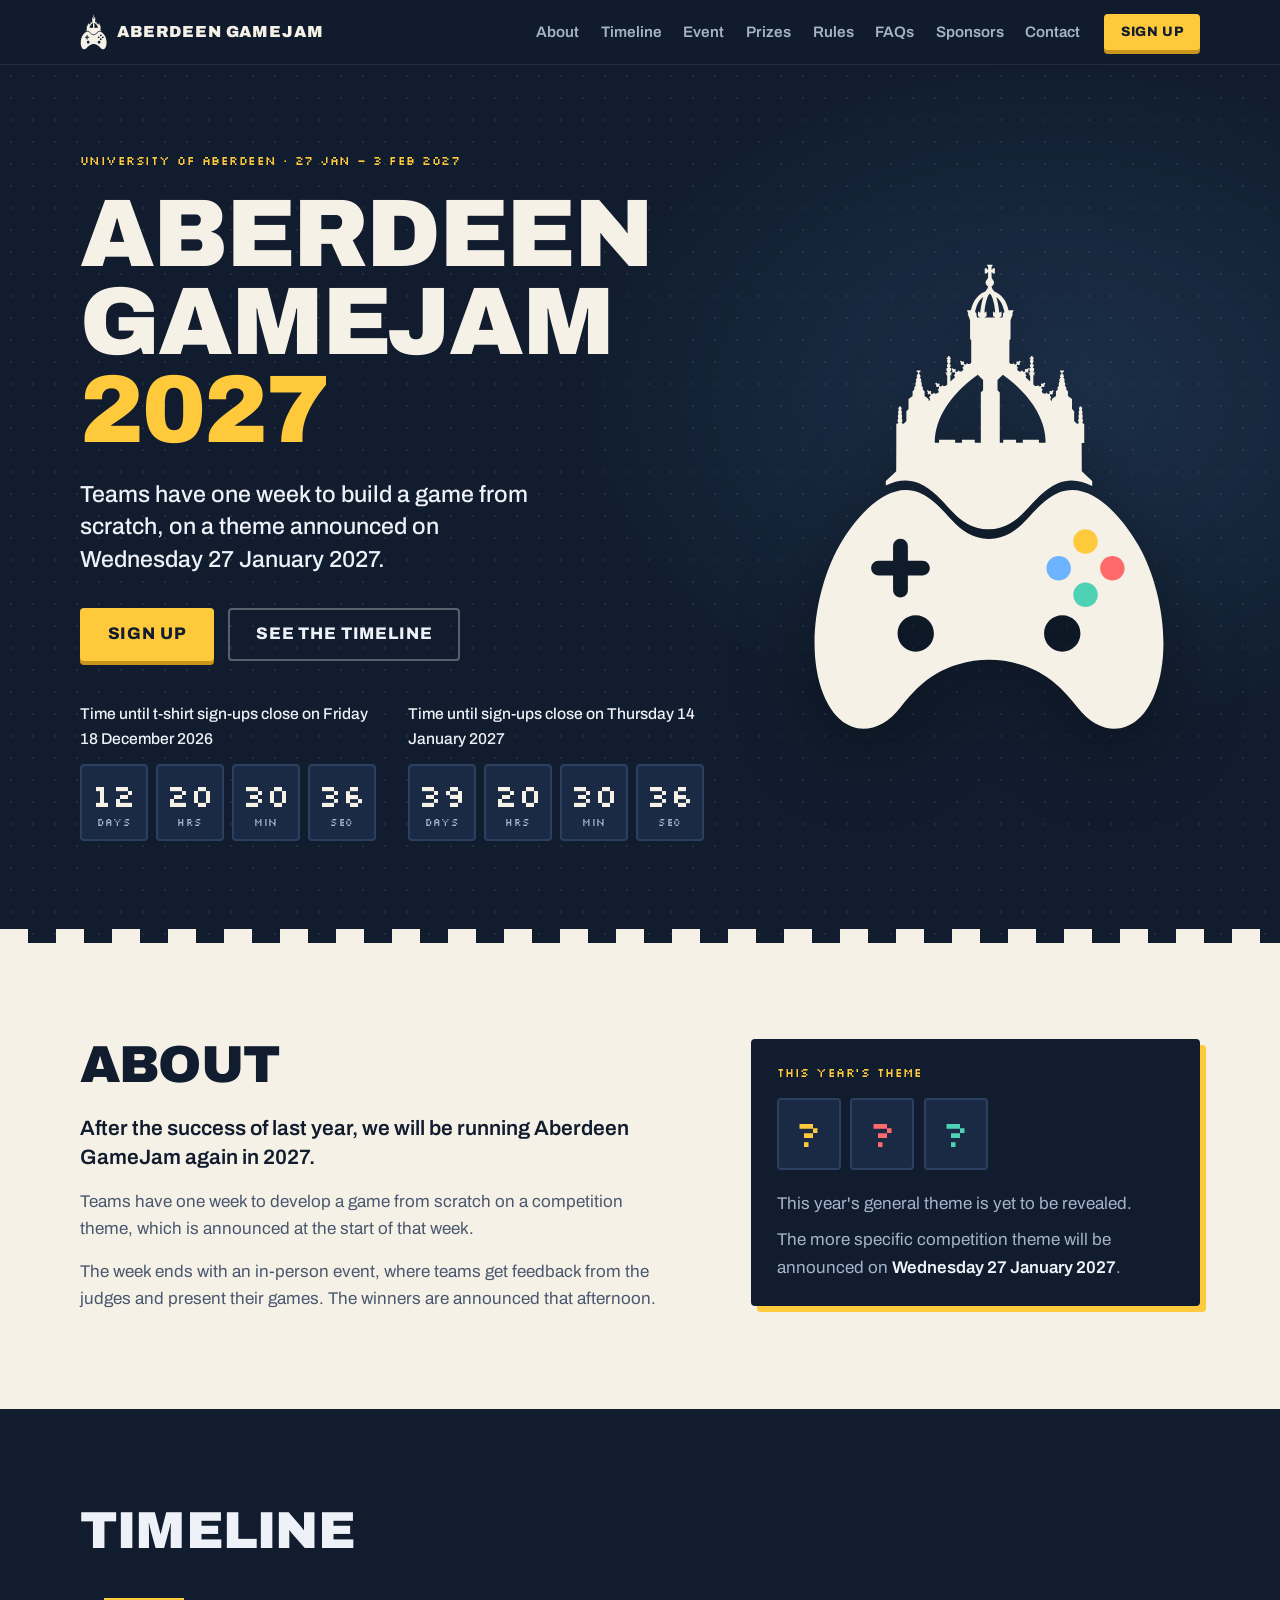
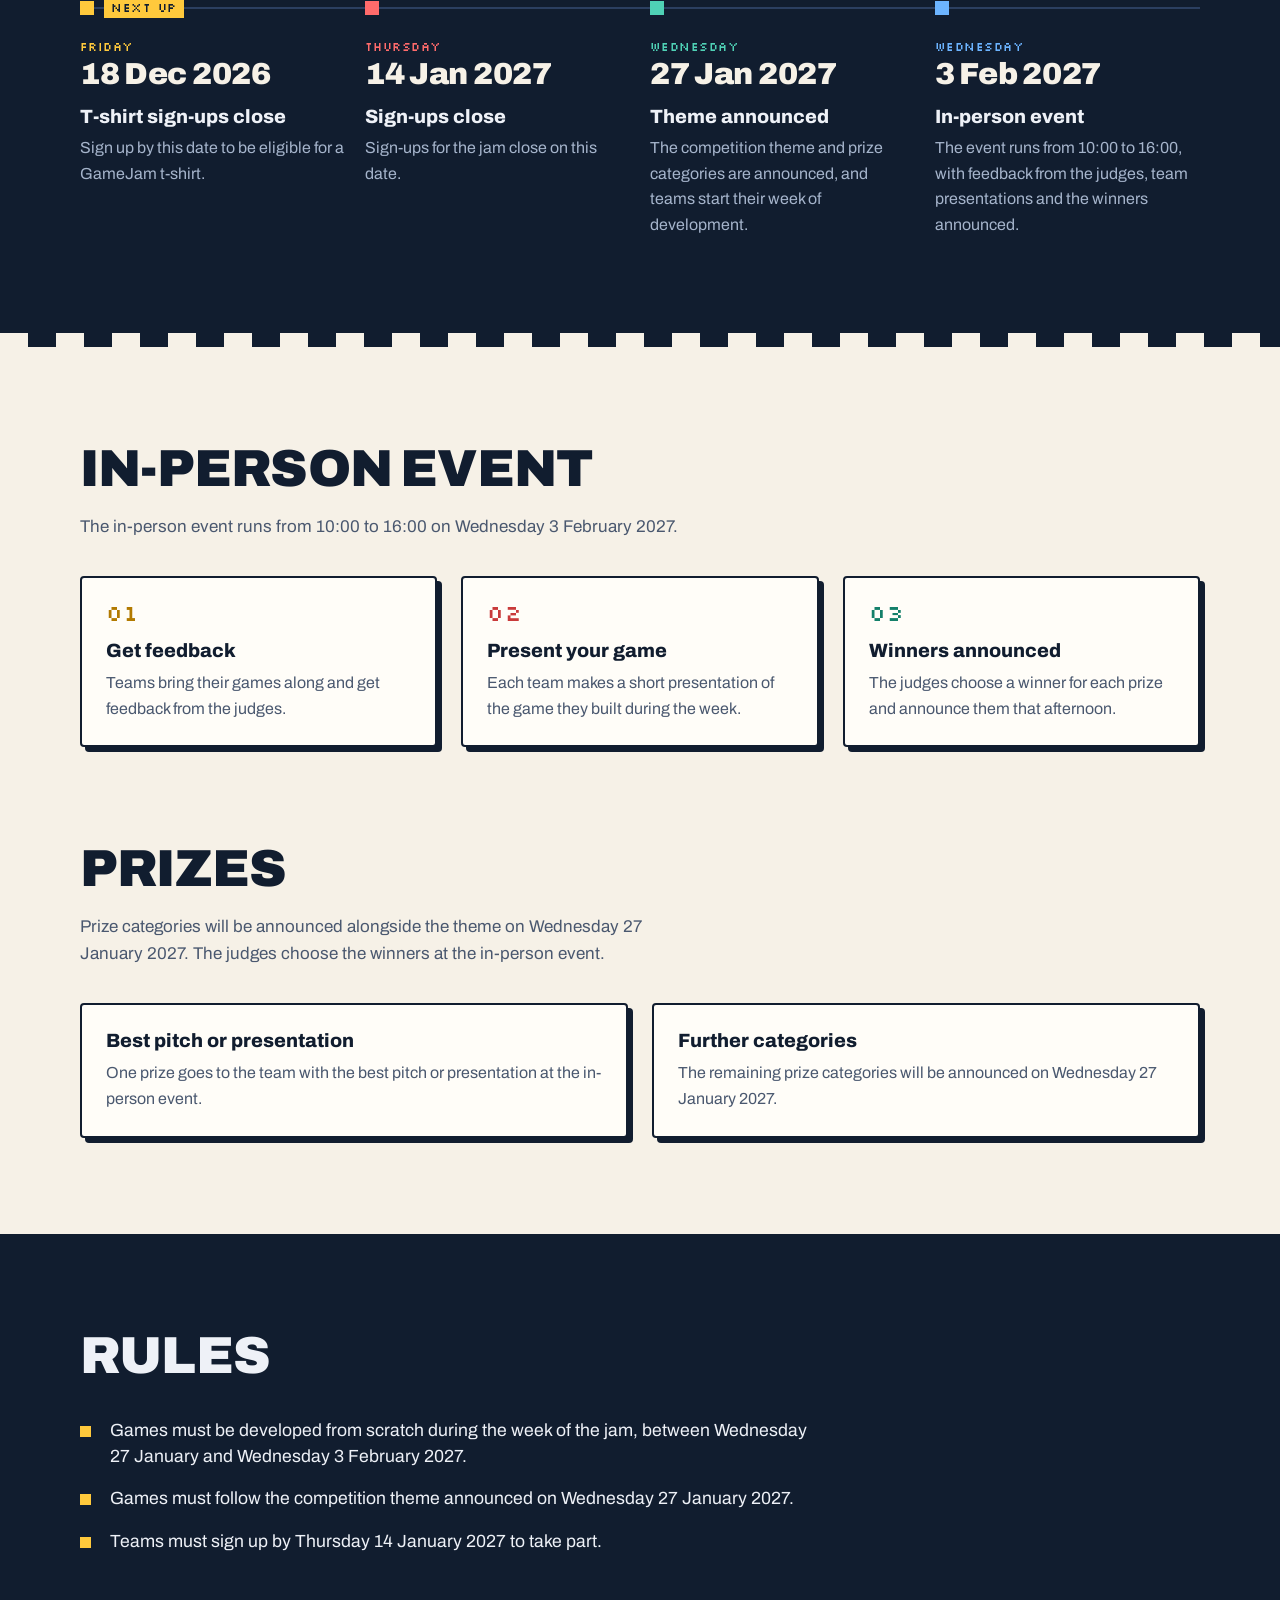
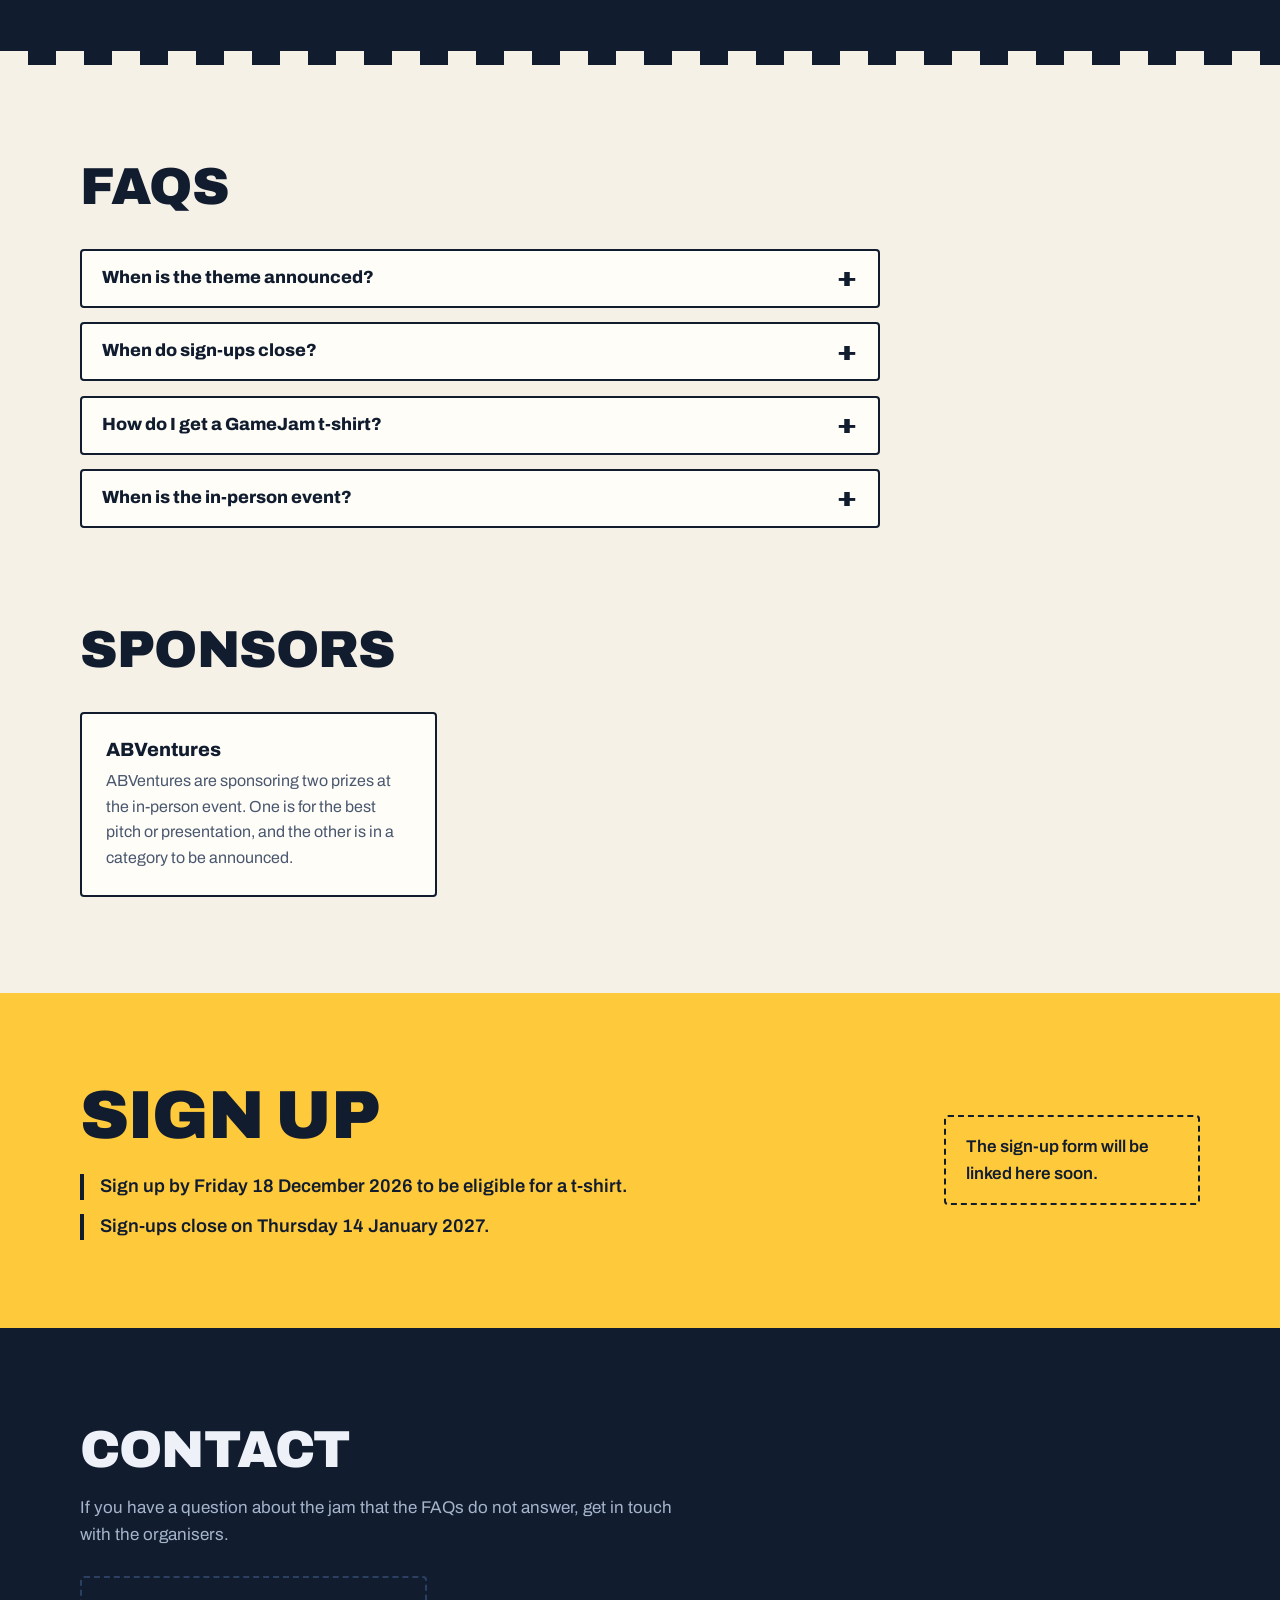
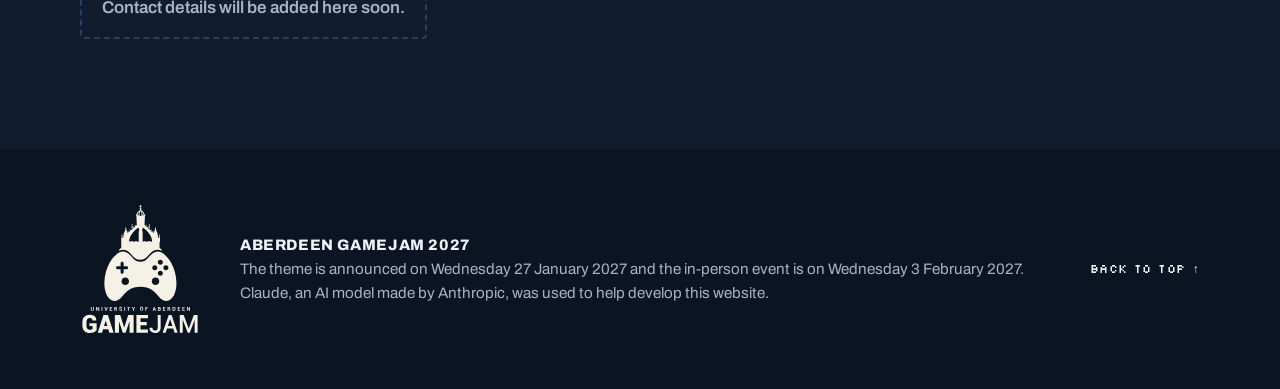
==== commit a1a20242: "Add AI disclaimer" ====
--- a/index.html
+++ b/index.html
@@ -354,6 +354,7 @@
       <div class="site-footer__text">
         <p><strong>Aberdeen GameJam 2027</strong></p>
         <p>The theme is announced on Wednesday 27 January 2027 and the in-person event is on Wednesday 3 February 2027.</p>
+        <p>Claude, an AI model made by Anthropic, was used to help develop this website.</p>
       </div>
       <a class="site-footer__top px" href="#top">Back to top ↑</a>
     </div>
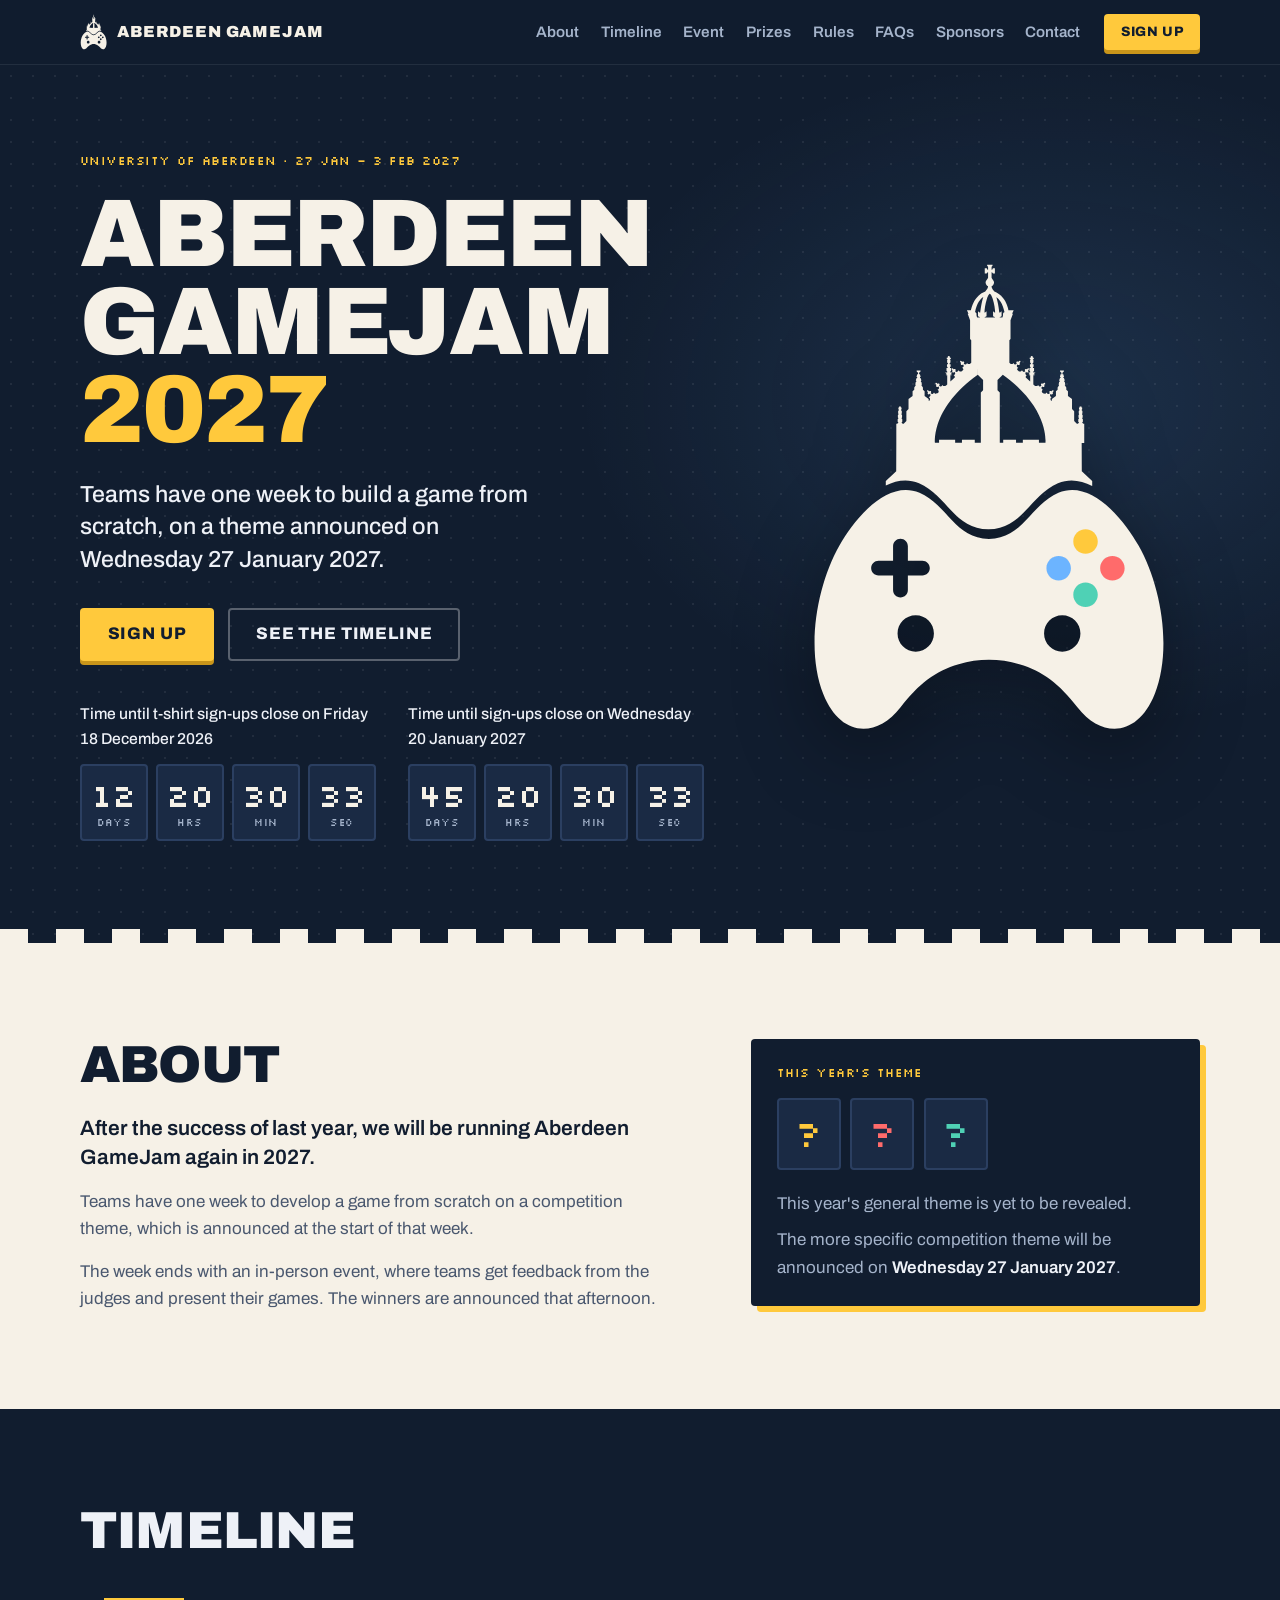
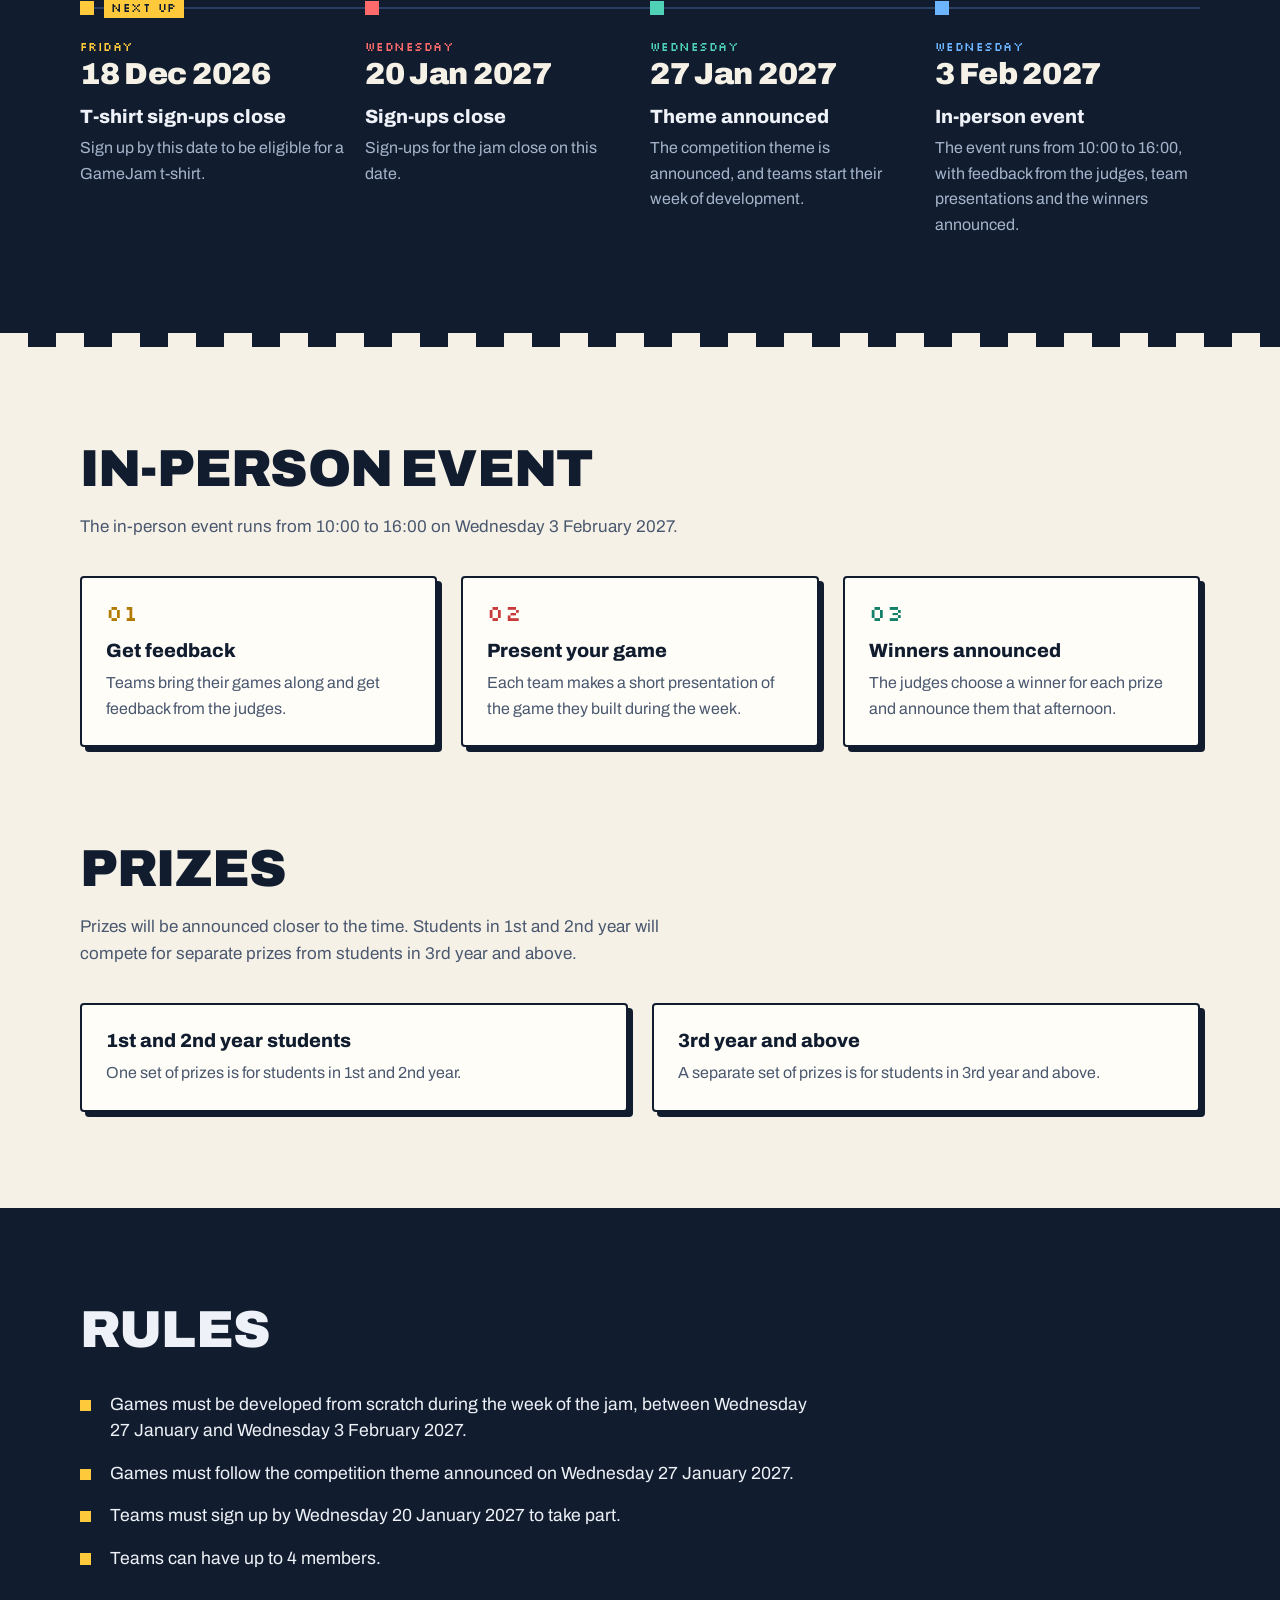
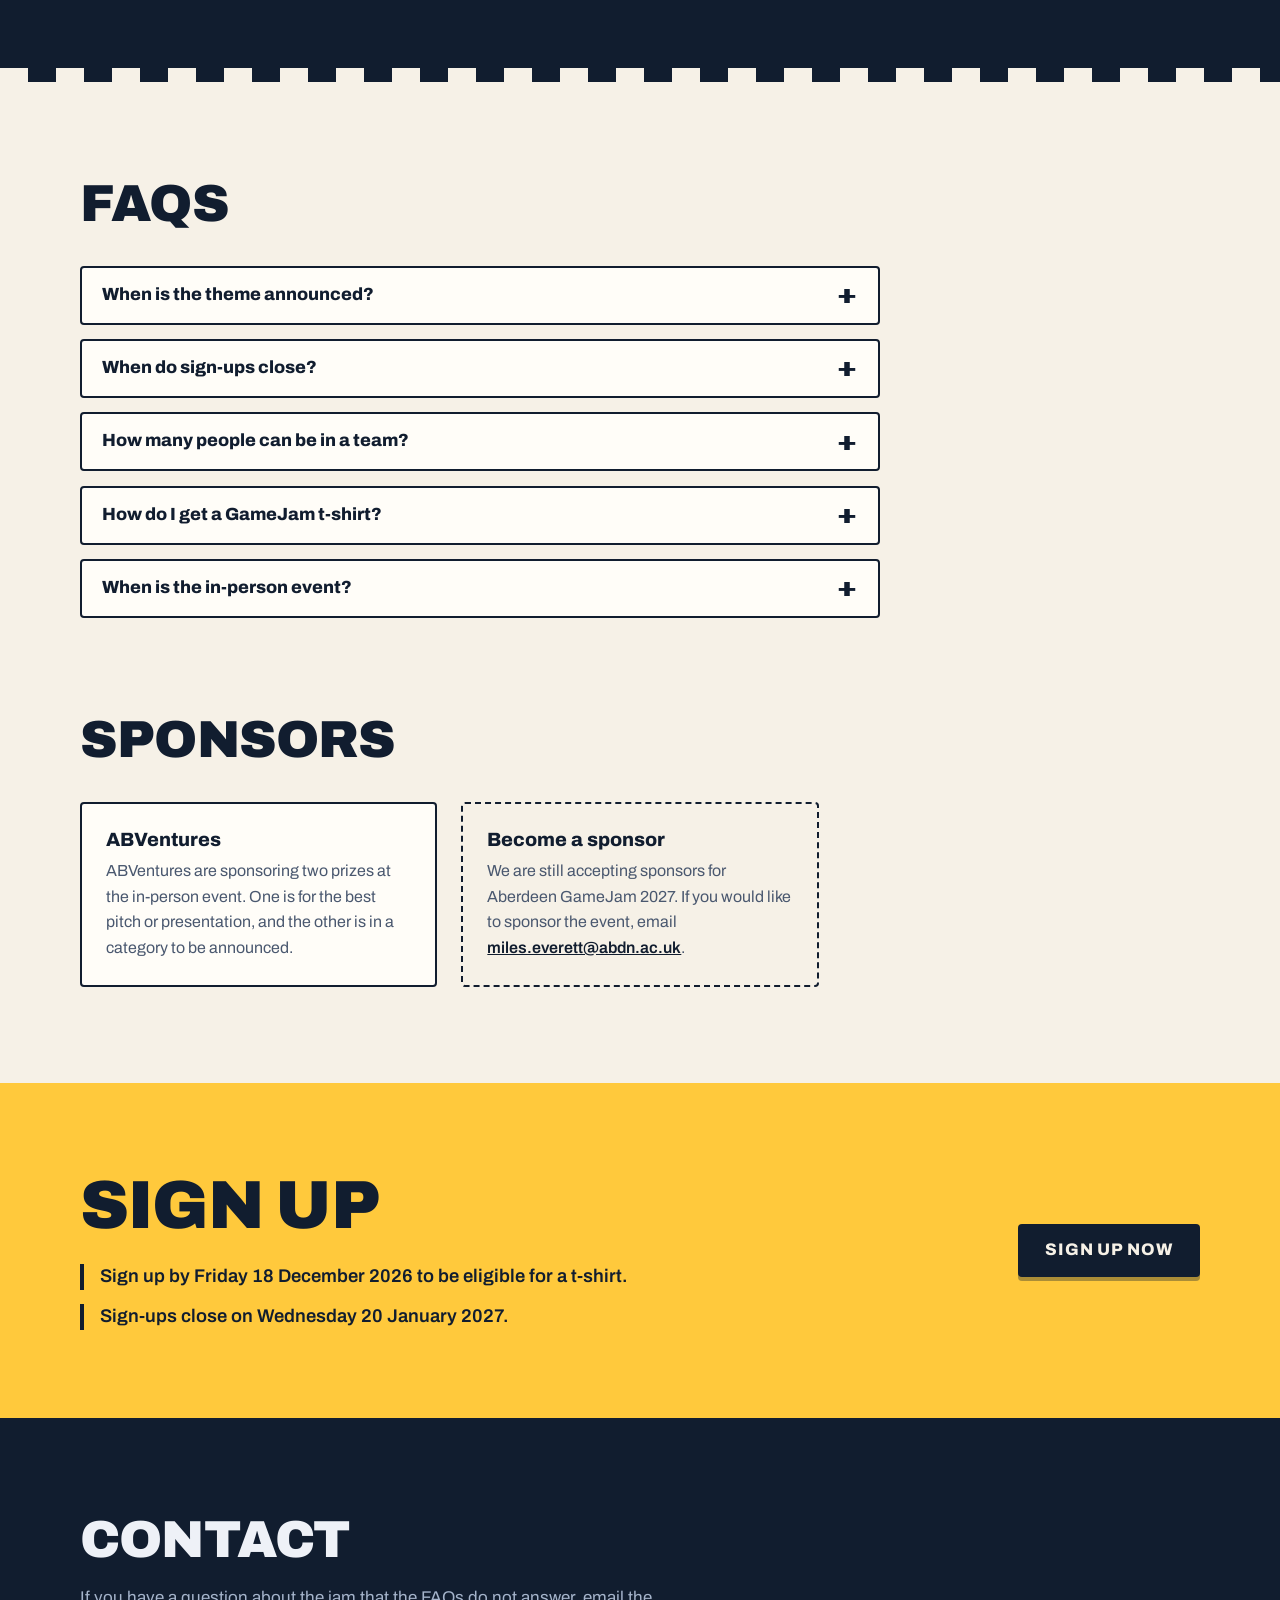
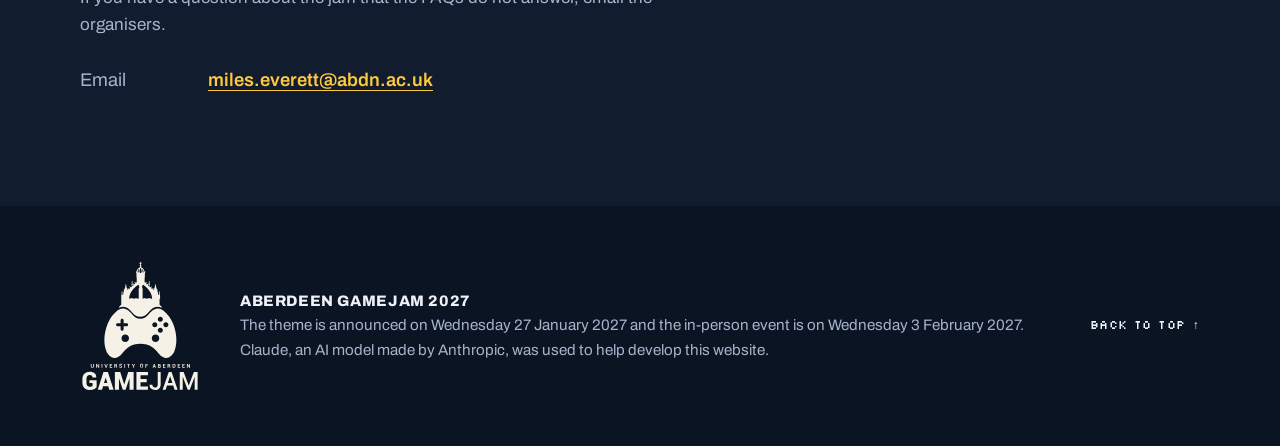
==== commit 69ed13d2: "Update information" ====
--- a/index.html
+++ b/index.html
@@ -154,10 +154,10 @@
           </li>
 
           <li class="milestone" data-milestone data-key="final-signup"
-              data-label="sign-ups close on Thursday 14 January 2027"
-              data-at="2027-01-14T23:59:59Z">
+              data-label="sign-ups close on Wednesday 20 January 2027"
+              data-at="2027-01-20T23:59:59Z">
             <p class="milestone__status px" data-status></p>
-            <p class="milestone__date"><span class="px">Thursday</span><time datetime="2027-01-14">14 Jan 2027</time></p>
+            <p class="milestone__date"><span class="px">Wednesday</span><time datetime="2027-01-20">20 Jan 2027</time></p>
             <h3>Sign-ups close</h3>
             <p>Sign-ups for the jam close on this date.</p>
           </li>
@@ -169,7 +169,7 @@
             <p class="milestone__status px" data-status></p>
             <p class="milestone__date"><span class="px">Wednesday</span><time datetime="2027-01-27">27 Jan 2027</time></p>
             <h3>Theme announced</h3>
-            <p>The competition theme and prize categories are announced, and teams start their week of development.</p>
+            <p>The competition theme is announced, and teams start their week of development.</p>
           </li>
 
           <li class="milestone" data-milestone
@@ -216,16 +216,16 @@
     <section class="section section--cream section--flush-top" id="prizes">
       <div class="wrap">
         <h2>Prizes</h2>
-        <p class="section__intro">Prize categories will be announced alongside the theme on Wednesday 27 January 2027. The judges choose the winners at the in-person event.</p>
+        <p class="section__intro">Prizes will be announced closer to the time. Students in 1st and 2nd year will compete for separate prizes from students in 3rd year and above.</p>
 
         <ul class="cards cards--2">
           <li class="card">
-            <h3>Best pitch or presentation</h3>
-            <p>One prize goes to the team with the best pitch or presentation at the in-person event.</p>
-          </li>
-          <li class="card">
-            <h3>Further categories</h3>
-            <p>The remaining prize categories will be announced on Wednesday 27 January 2027.</p>
+            <h3>1st and 2nd year students</h3>
+            <p>One set of prizes is for students in 1st and 2nd year.</p>
+          </li>
+          <li class="card">
+            <h3>3rd year and above</h3>
+            <p>A separate set of prizes is for students in 3rd year and above.</p>
           </li>
         </ul>
       </div>
@@ -240,7 +240,8 @@
         <ul class="rules">
           <li>Games must be developed from scratch during the week of the jam, between Wednesday 27 January and Wednesday 3 February 2027.</li>
           <li>Games must follow the competition theme announced on Wednesday 27 January 2027.</li>
-          <li>Teams must sign up by Thursday 14 January 2027 to take part.</li>
+          <li>Teams must sign up by Wednesday 20 January 2027 to take part.</li>
+          <li>Teams can have up to 4 members.</li>
         </ul>
       </div>
       <div class="crenel" aria-hidden="true"></div>
@@ -262,7 +263,12 @@
 
           <details class="faq">
             <summary>When do sign-ups close?</summary>
-            <p>Sign-ups close on Thursday 14 January 2027.</p>
+            <p>Sign-ups close on Wednesday 20 January 2027.</p>
+          </details>
+
+          <details class="faq">
+            <summary>How many people can be in a team?</summary>
+            <p>Teams can have up to 4 members.</p>
           </details>
 
           <details class="faq">
@@ -280,7 +286,8 @@
 
     <!-- ============ SPONSORS ============
          To add a sponsor, save their logo in assets/sponsors/ and copy this block
-         into the list below. The link, the logo and the description are each optional.
+         into the list below, above the "Become a sponsor" card.
+         The link, the logo and the description are each optional.
 
           <li class="sponsor">
             <a class="sponsor__logo" href="https://sponsor-website.example">
@@ -304,6 +311,12 @@
             <h3>ABVentures</h3>
             <p>ABVentures are sponsoring two prizes at the in-person event. One is for the best pitch or presentation, and the other is in a category to be announced.</p>
           </li>
+
+          <!-- Keep this card last. Delete it once you are no longer looking for sponsors. -->
+          <li class="sponsor sponsor--open">
+            <h3>Become a sponsor</h3>
+            <p>We are still accepting sponsors for Aberdeen GameJam 2027. If you would like to sponsor the event, email <a href="mailto:miles.everett@abdn.ac.uk">miles.everett@abdn.ac.uk</a>.</p>
+          </li>
         </ul>
       </div>
     </section>
@@ -315,7 +328,7 @@
           <h2>Sign up</h2>
           <ul class="deadlines">
             <li>Sign up by Friday 18 December 2026 to be eligible for a t-shirt.</li>
-            <li>Sign-ups close on Thursday 14 January 2027.</li>
+            <li>Sign-ups close on Wednesday 20 January 2027.</li>
           </ul>
         </div>
         <div class="signup__action">
@@ -323,7 +336,7 @@
                While href is empty, the button is hidden and the note below it shows instead.
                Once it is set, the Sign up buttons in the navigation bar and at the top of the page
                link straight to the form as well (script.js copies the URL to them). -->
-          <a class="btn btn--dark btn--lg signup-link" href="">Sign up now</a>
+          <a class="btn btn--dark btn--lg signup-link" href="https://forms.cloud.microsoft/e/PMs4wwMhvb">Sign up now</a>
           <p class="signup__pending">The sign-up form will be linked here soon.</p>
         </div>
       </div>
@@ -339,9 +352,10 @@
     <section class="section section--navy" id="contact">
       <div class="wrap">
         <h2>Contact</h2>
-        <p class="section__intro">If you have a question about the jam that the FAQs do not answer, get in touch with the organisers.</p>
+        <p class="section__intro">If you have a question about the jam that the FAQs do not answer, email the organisers.</p>
 
         <ul class="contacts">
+          <li><span>Email</span> <a href="mailto:miles.everett@abdn.ac.uk">miles.everett@abdn.ac.uk</a></li>
         </ul>
         <p class="contact__pending">Contact details will be added here soon.</p>
       </div>
--- a/styles.css
+++ b/styles.css
@@ -619,6 +619,8 @@
 }
 .sponsor h3 { margin-bottom: 0.4rem; }
 .sponsor p { color: var(--muted); font-size: 1rem; }
+.sponsor--open { background: transparent; border-style: dashed; }
+.sponsor--open a { color: var(--navy); font-weight: 600; overflow-wrap: anywhere; }
 
 /* ---------- Sign up ---------- */
 
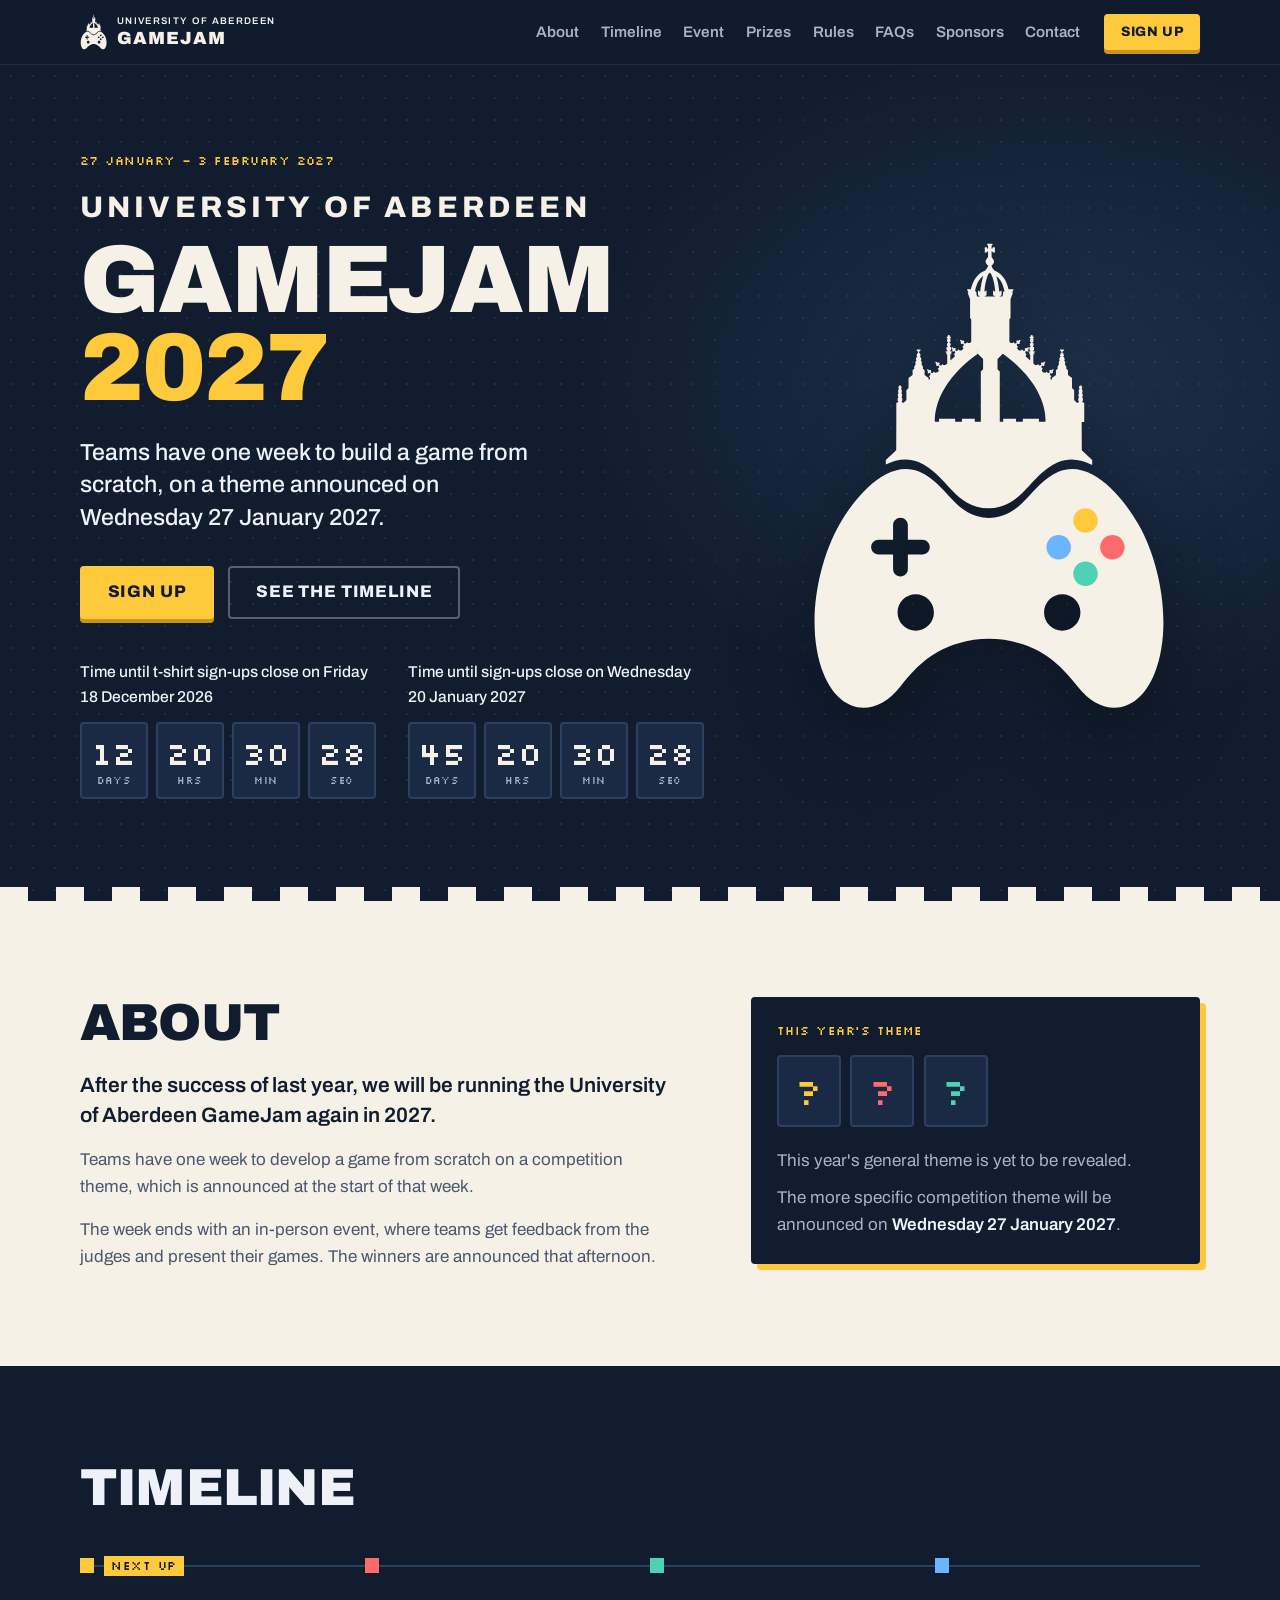
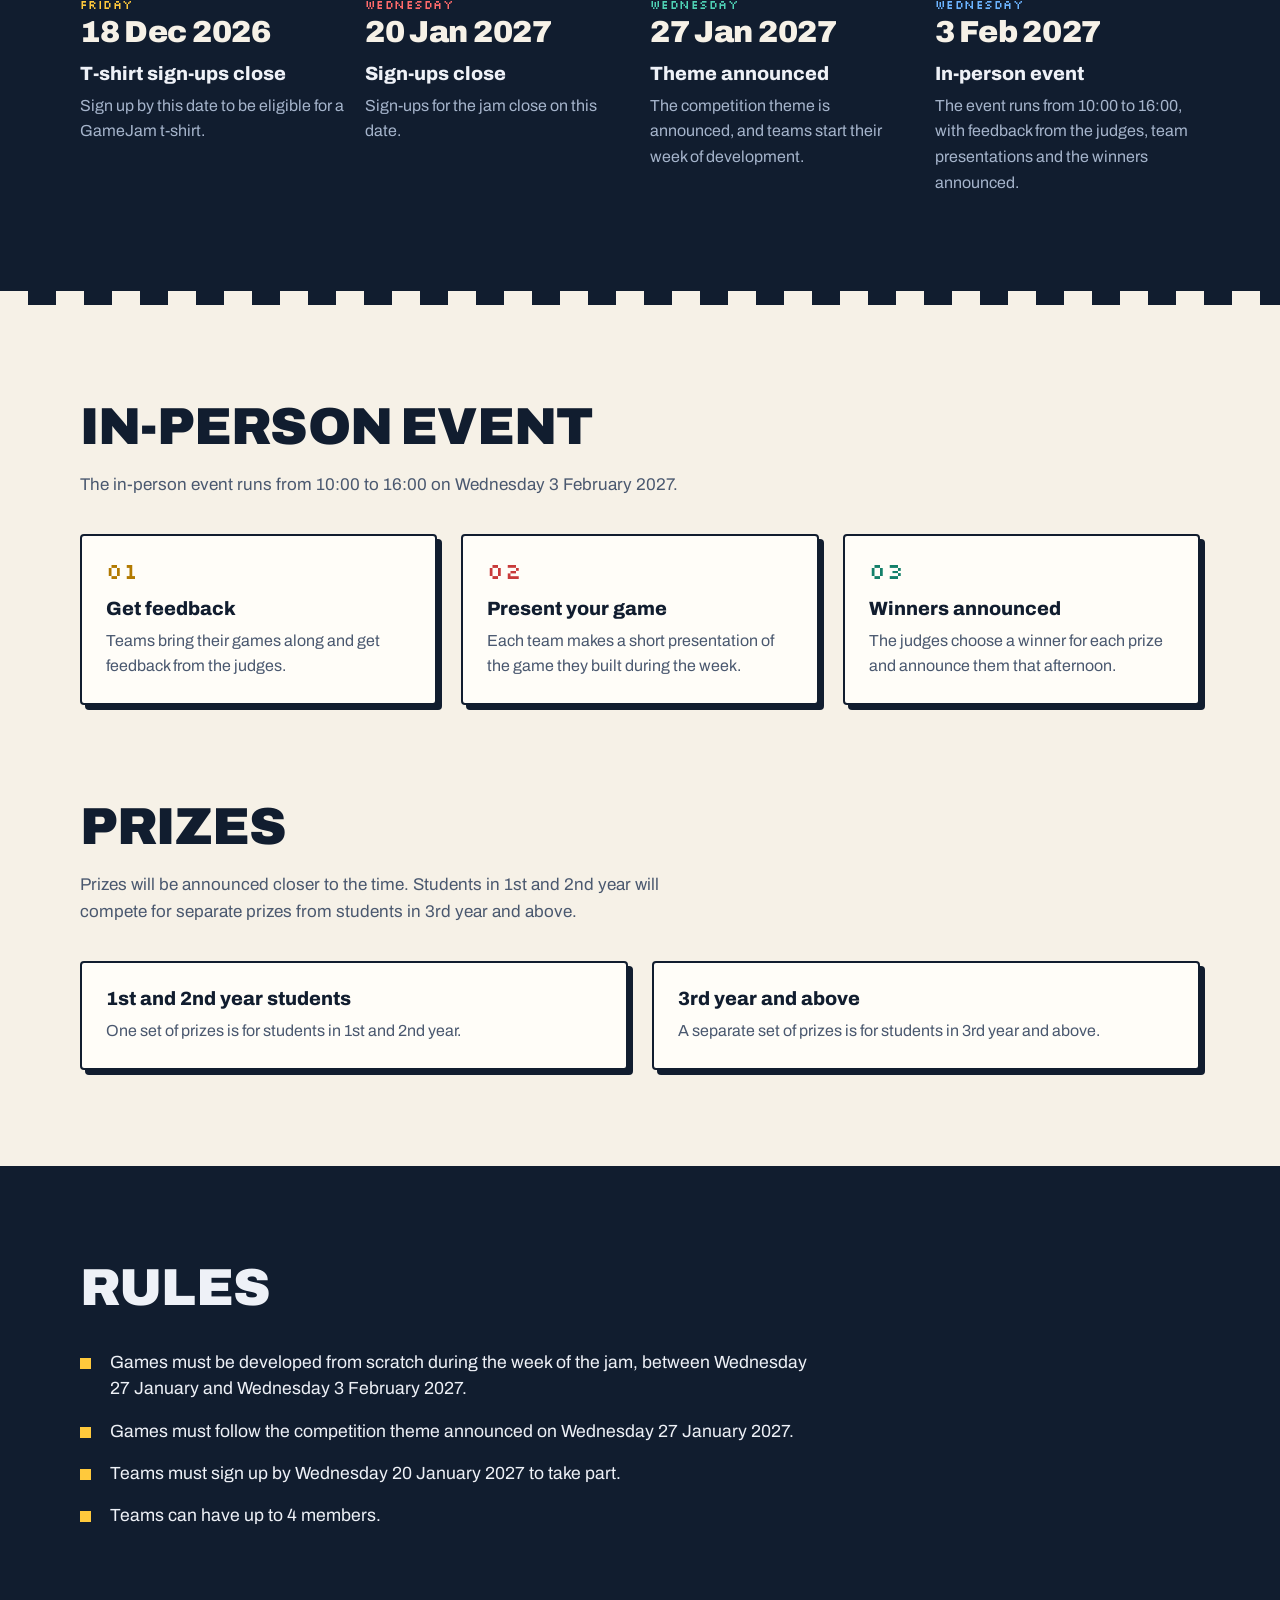
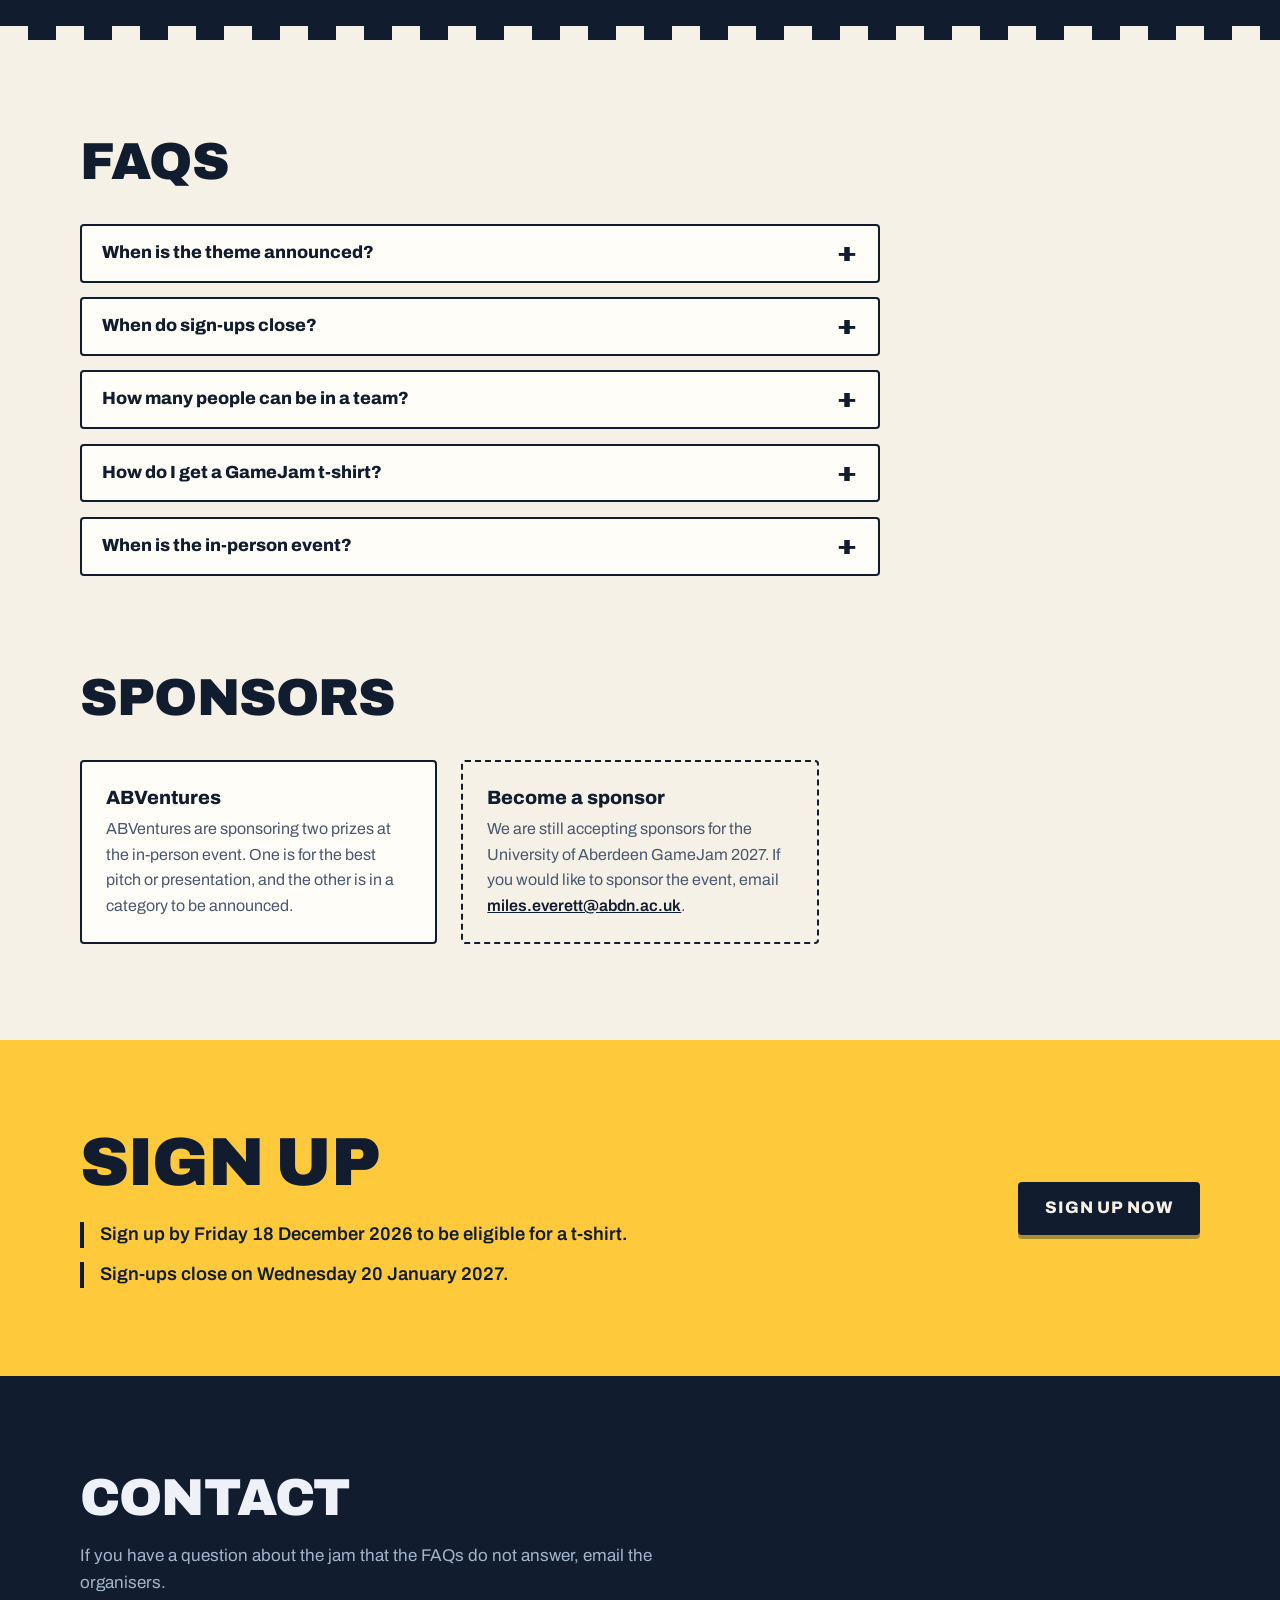
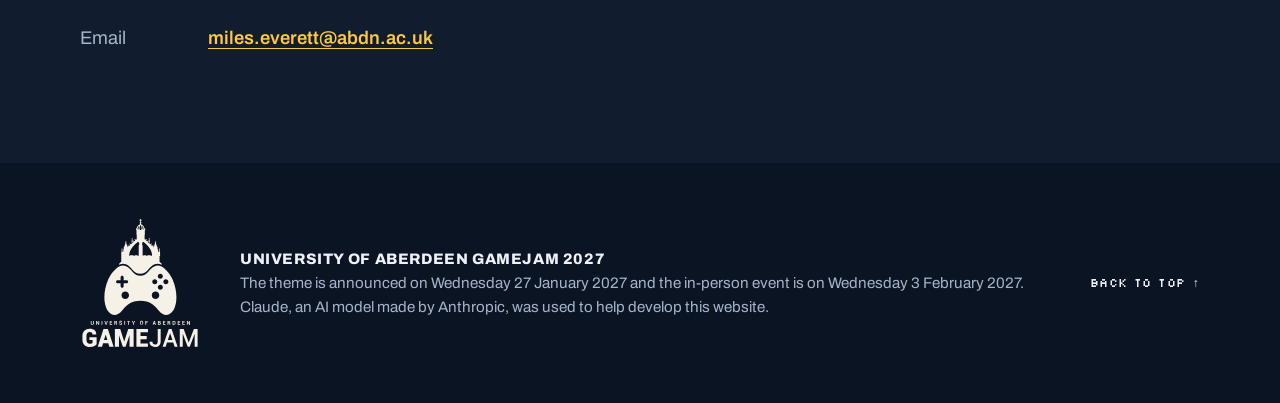
==== commit 761186d0: "Fixes" ====
--- a/index.html
+++ b/index.html
@@ -3,10 +3,10 @@
 <head>
   <meta charset="utf-8">
   <meta name="viewport" content="width=device-width, initial-scale=1">
-  <title>Aberdeen GameJam 2027 | University of Aberdeen</title>
-  <meta name="description" content="In Aberdeen GameJam 2027, teams have one week to build a game from scratch. The theme is announced on Wednesday 27 January 2027 and the in-person event is on Wednesday 3 February 2027.">
+  <title>University of Aberdeen GameJam 2027</title>
+  <meta name="description" content="In the University of Aberdeen GameJam 2027, teams have one week to build a game from scratch. The theme is announced on Wednesday 27 January 2027 and the in-person event is on Wednesday 3 February 2027.">
   <meta name="theme-color" content="#111d2f">
-  <meta property="og:title" content="Aberdeen GameJam 2027">
+  <meta property="og:title" content="University of Aberdeen GameJam 2027">
   <meta property="og:description" content="Teams have one week to build a game from scratch. The theme is announced on 27 January 2027 and the in-person event is on 3 February 2027.">
   <meta property="og:type" content="website">
   <link rel="icon" href="assets/favicon.svg" type="image/svg+xml">
@@ -30,9 +30,9 @@
 
   <header class="site-header">
     <div class="wrap site-header__inner">
-      <a class="brand" href="#top" aria-label="Aberdeen GameJam, back to top">
+      <a class="brand" href="#top" aria-label="University of Aberdeen GameJam, back to top">
         <svg class="brand__mark" viewBox="840 220 2850 3760" aria-hidden="true" focusable="false"><use href="#gj-mark"/></svg>
-        <span class="brand__name">Aberdeen GameJam</span>
+        <span class="brand__name"><span class="brand__uni">University of Aberdeen</span> GameJam</span>
       </a>
       <nav class="nav" aria-label="Main">
         <ul class="nav__links">
@@ -55,9 +55,9 @@
     <section class="hero" id="top">
       <div class="wrap hero__inner">
         <div class="hero__copy">
-          <p class="eyebrow px">University of Aberdeen · 27 Jan – 3 Feb 2027</p>
+          <p class="eyebrow px">27 January – 3 February 2027</p>
           <h1 class="hero__title">
-            <span>Aberdeen</span>
+            <span class="hero__uni">University of Aberdeen</span>
             <span>GameJam</span>
             <span class="hero__year">2027</span>
           </h1>
@@ -114,7 +114,7 @@
         <div class="about">
           <div class="about__copy">
             <h2>About</h2>
-            <p class="lead">After the success of last year, we will be running Aberdeen GameJam again in 2027.</p>
+            <p class="lead">After the success of last year, we will be running the University of Aberdeen GameJam again in 2027.</p>
             <p>Teams have one week to develop a game from scratch on a competition theme, which is announced at the start of that week.</p>
             <p>The week ends with an in-person event, where teams get feedback from the judges and present their games. The winners are announced that afternoon.</p>
           </div>
@@ -315,7 +315,7 @@
           <!-- Keep this card last. Delete it once you are no longer looking for sponsors. -->
           <li class="sponsor sponsor--open">
             <h3>Become a sponsor</h3>
-            <p>We are still accepting sponsors for Aberdeen GameJam 2027. If you would like to sponsor the event, email <a href="mailto:miles.everett@abdn.ac.uk">miles.everett@abdn.ac.uk</a>.</p>
+            <p>We are still accepting sponsors for the University of Aberdeen GameJam 2027. If you would like to sponsor the event, email <a href="mailto:miles.everett@abdn.ac.uk">miles.everett@abdn.ac.uk</a>.</p>
           </li>
         </ul>
       </div>
@@ -366,7 +366,7 @@
     <div class="wrap site-footer__inner">
       <img class="site-footer__logo" src="assets/logo-light.svg" alt="University of Aberdeen GameJam" width="150" height="180">
       <div class="site-footer__text">
-        <p><strong>Aberdeen GameJam 2027</strong></p>
+        <p><strong>University of Aberdeen GameJam 2027</strong></p>
         <p>The theme is announced on Wednesday 27 January 2027 and the in-person event is on Wednesday 3 February 2027.</p>
         <p>Claude, an AI model made by Anthropic, was used to help develop this website.</p>
       </div>
--- a/styles.css
+++ b/styles.css
@@ -1,4 +1,4 @@
-/* Aberdeen GameJam 2027
+/* University of Aberdeen GameJam 2027
    Palette is built around the logo navy (#111d2f). The four accents are the
    controller's face buttons and are reused for the four timeline milestones. */
 
@@ -163,12 +163,21 @@
   color: var(--cream);
 }
 .brand__mark { height: 2.25rem; width: auto; fill: currentColor; flex: none; }
+/* Stacked like the logo: small "University of Aberdeen" over "GameJam" */
 .brand__name {
   font-weight: 900;
-  font-size: 1rem;
+  font-size: 1.1rem;
+  line-height: 1;
   letter-spacing: 0.06em;
   text-transform: uppercase;
   white-space: nowrap;
+}
+.brand__uni {
+  display: block;
+  margin-bottom: 0.2rem;
+  font-weight: 600;
+  font-size: 0.6rem;
+  letter-spacing: 0.14em;
 }
 
 .nav { display: flex; align-items: center; gap: 1.5rem; }
@@ -218,6 +227,13 @@
   color: var(--cream);
 }
 .hero__title span { display: block; }
+.hero__uni {
+  margin-bottom: 0.35em;
+  font-weight: 800;
+  font-size: 0.31em;
+  line-height: 1.2;
+  letter-spacing: 0.14em;
+}
 .hero__year { color: var(--yellow); }
 
 .hero__lead {
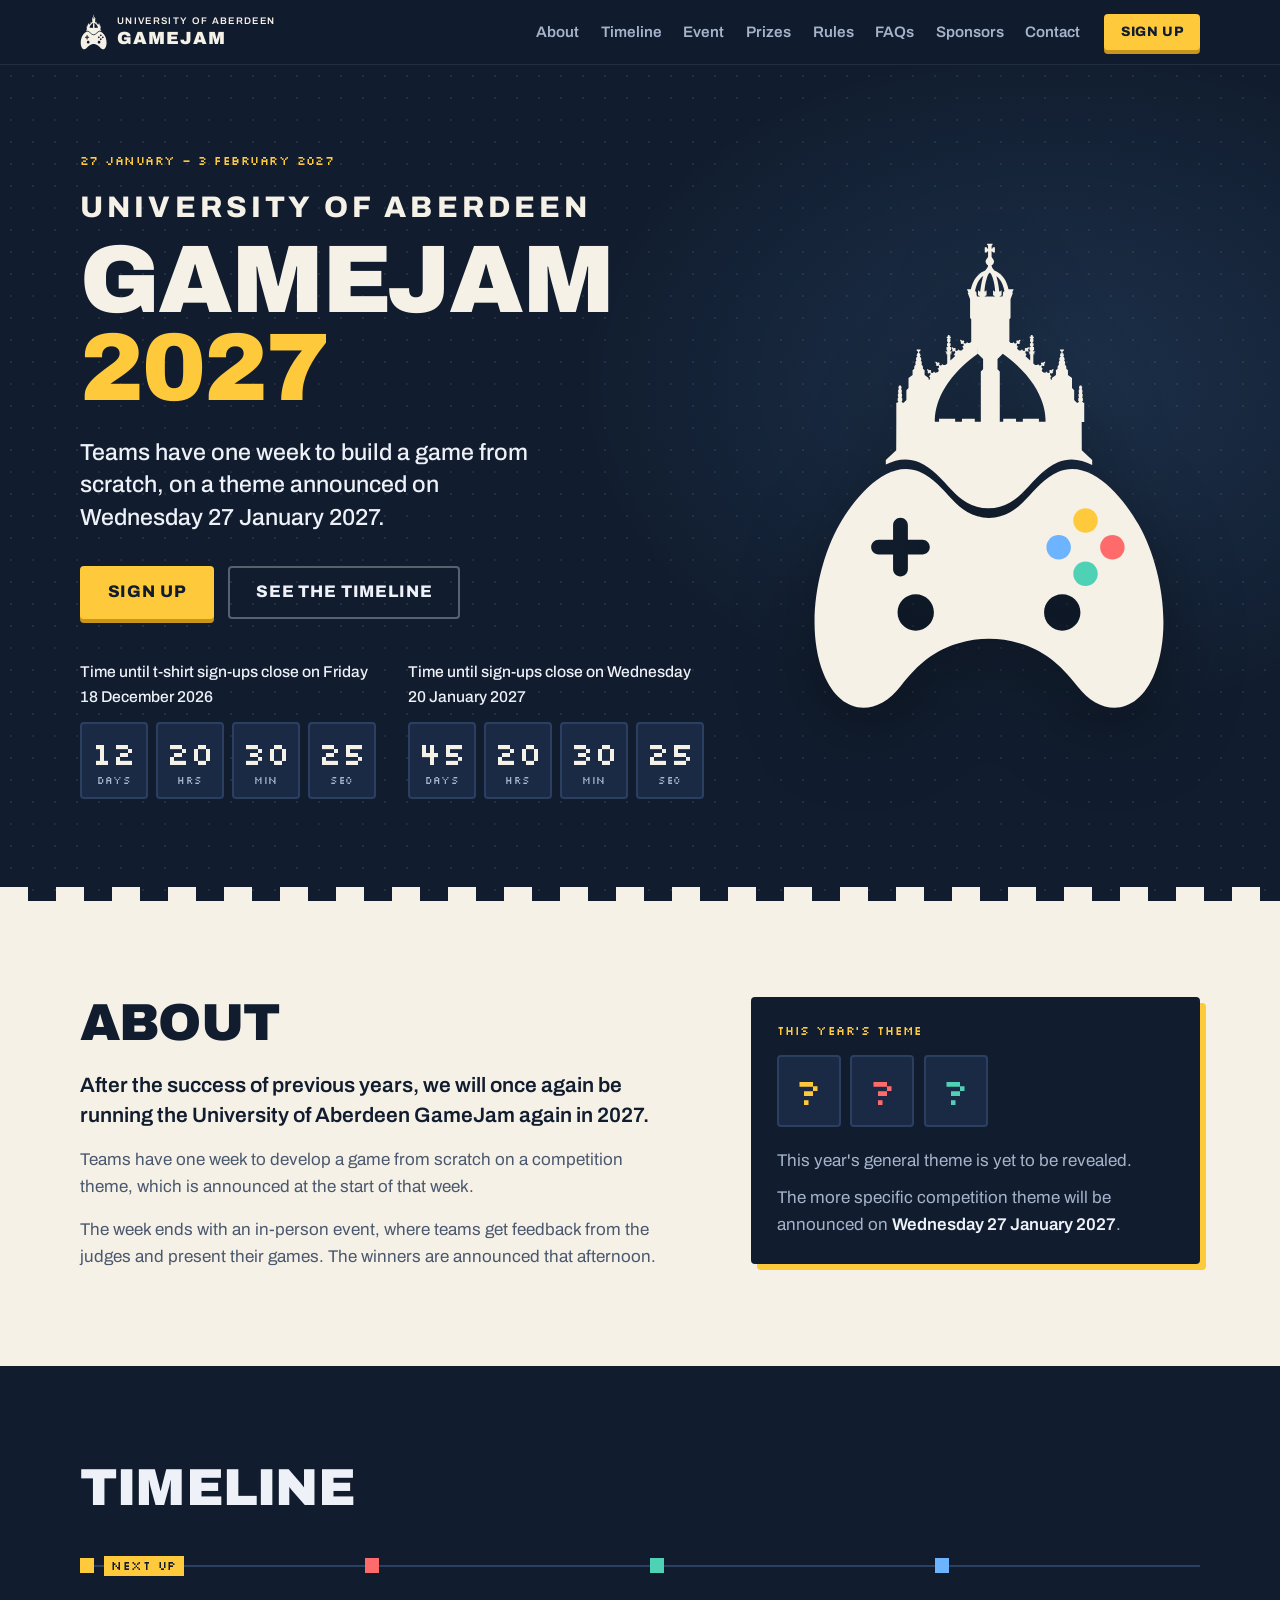
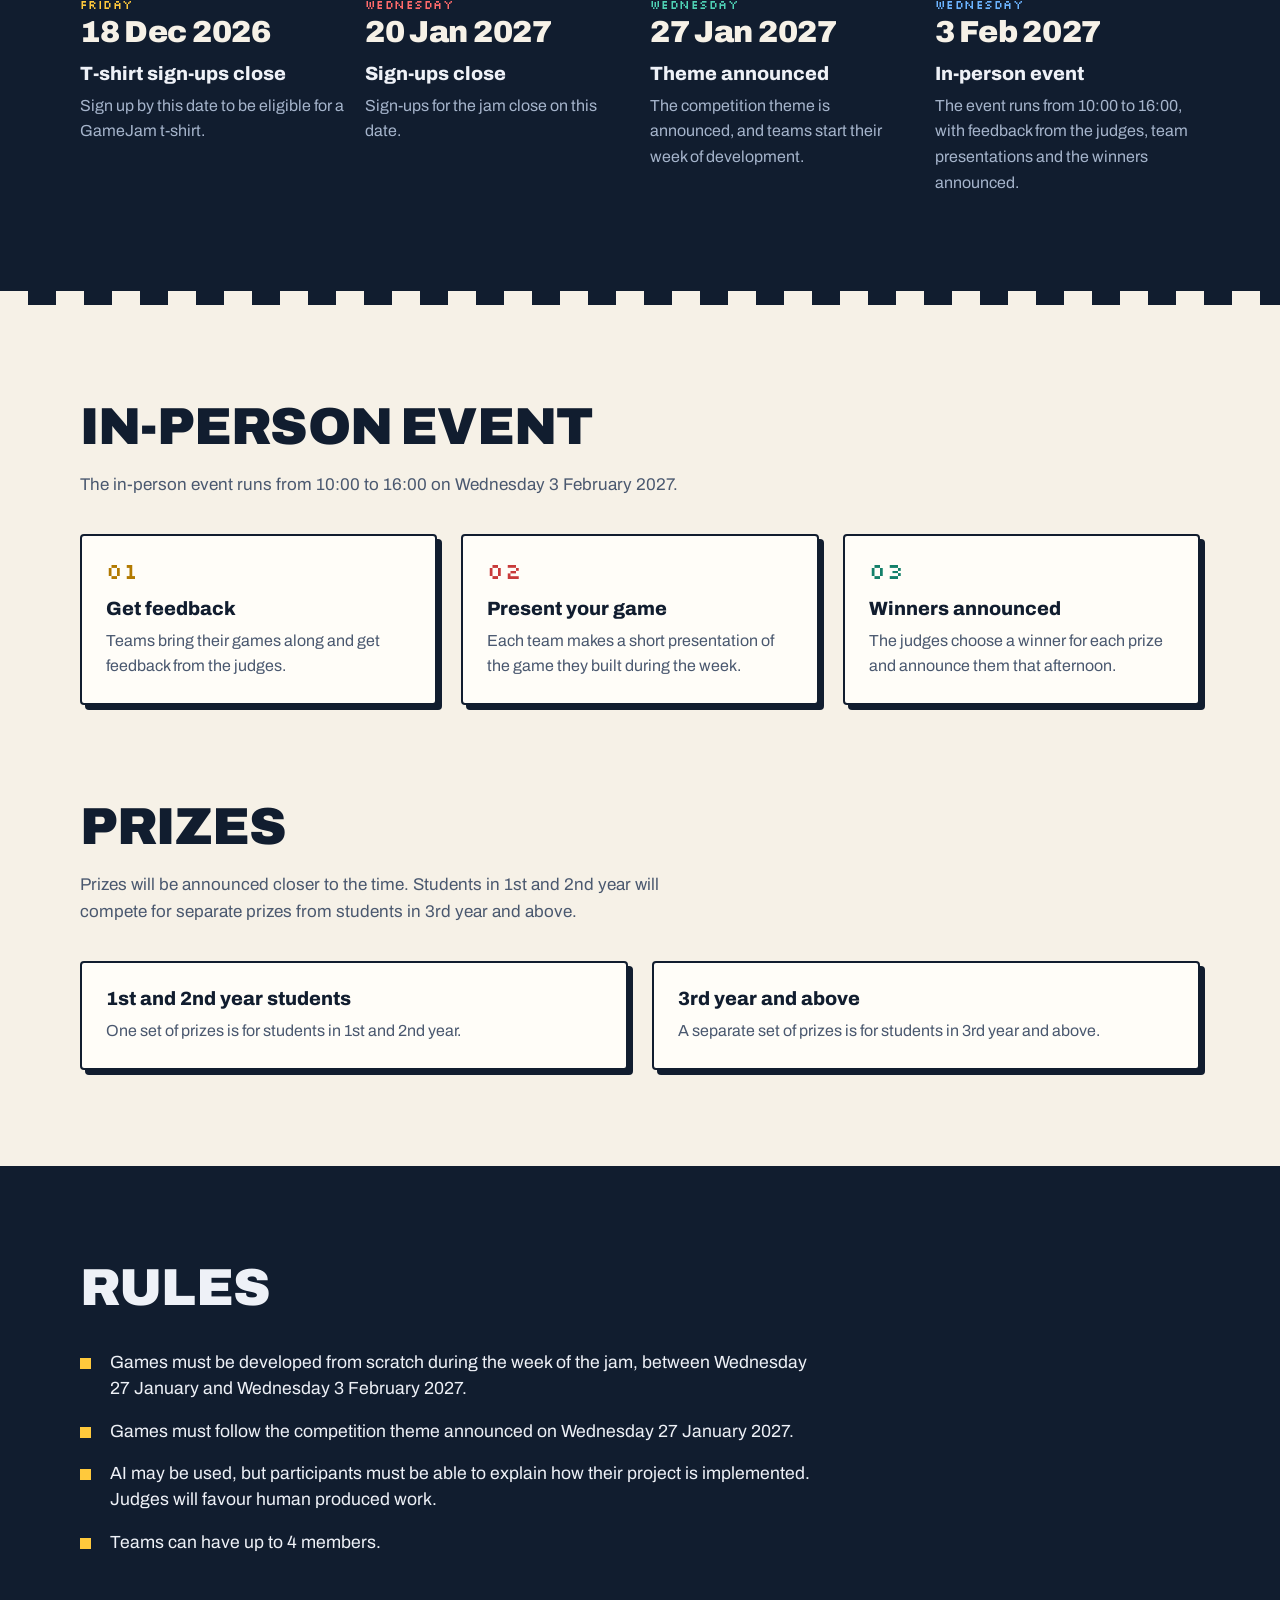
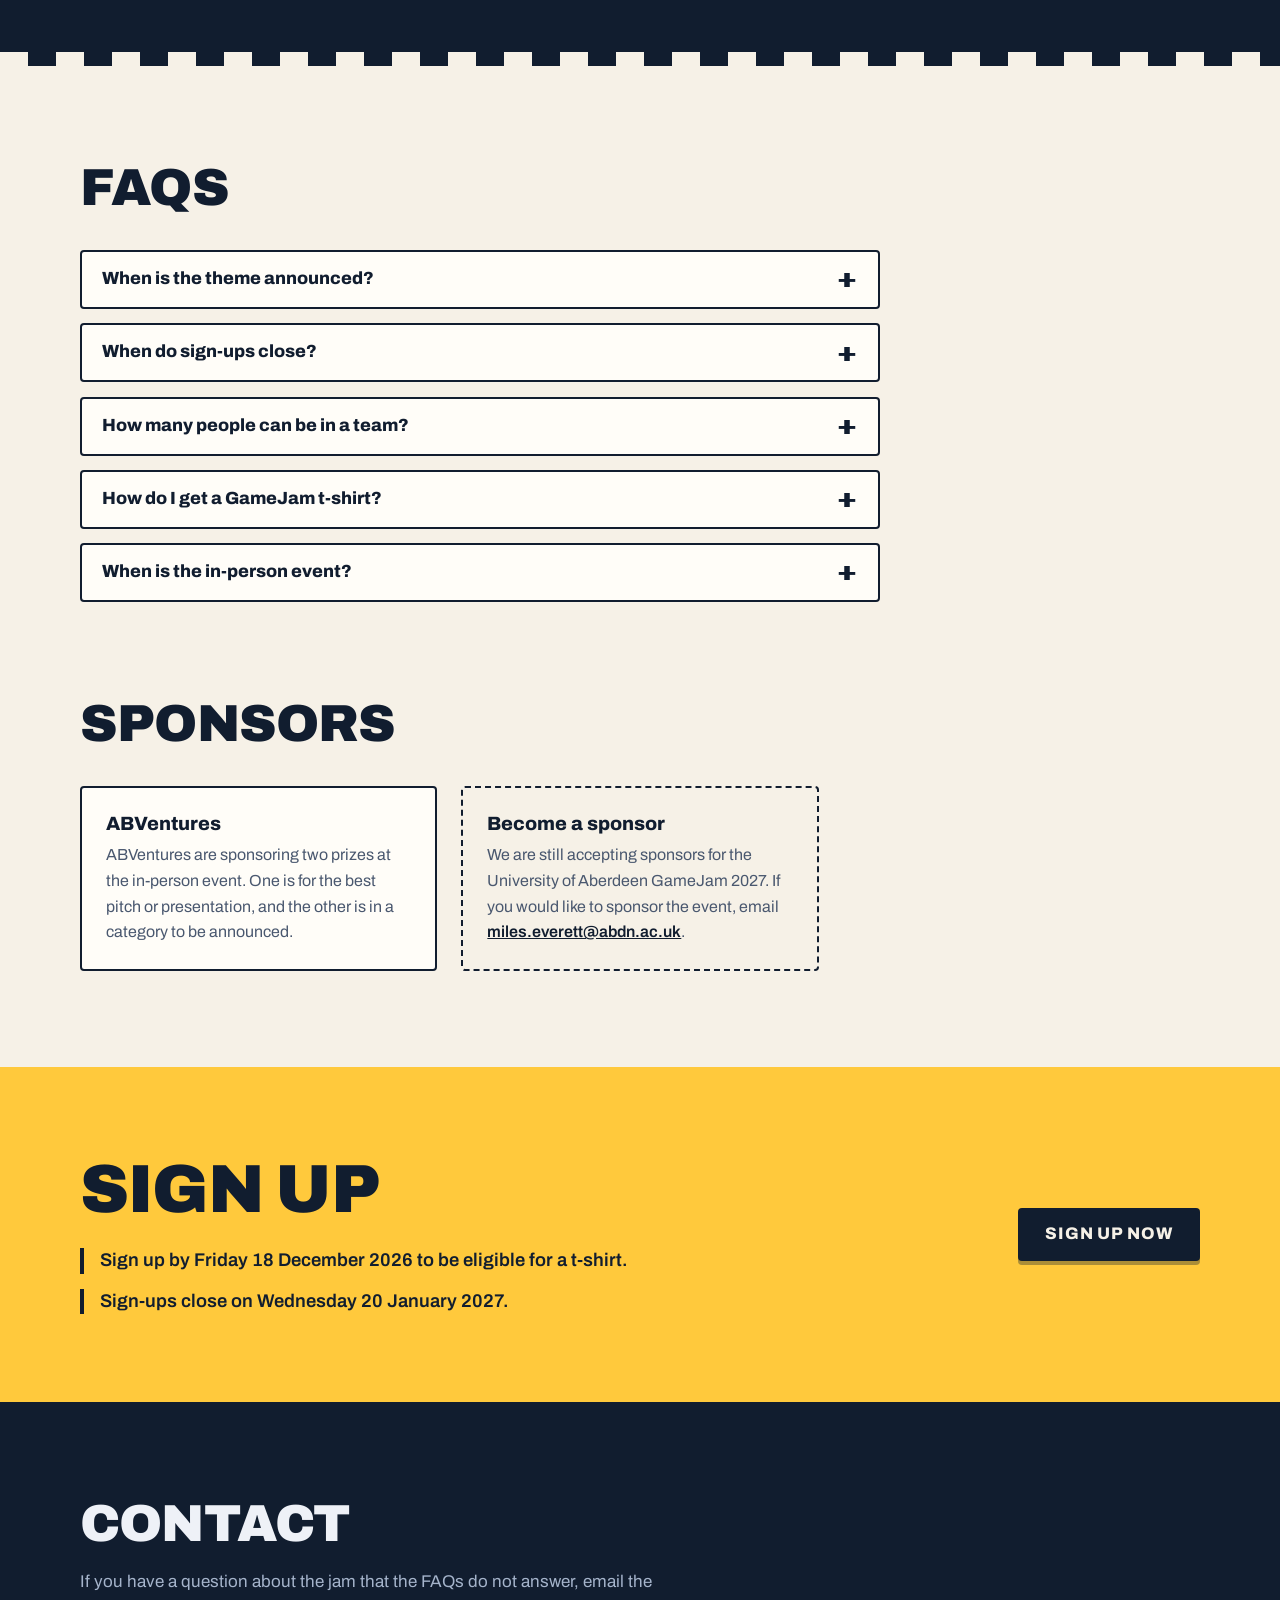
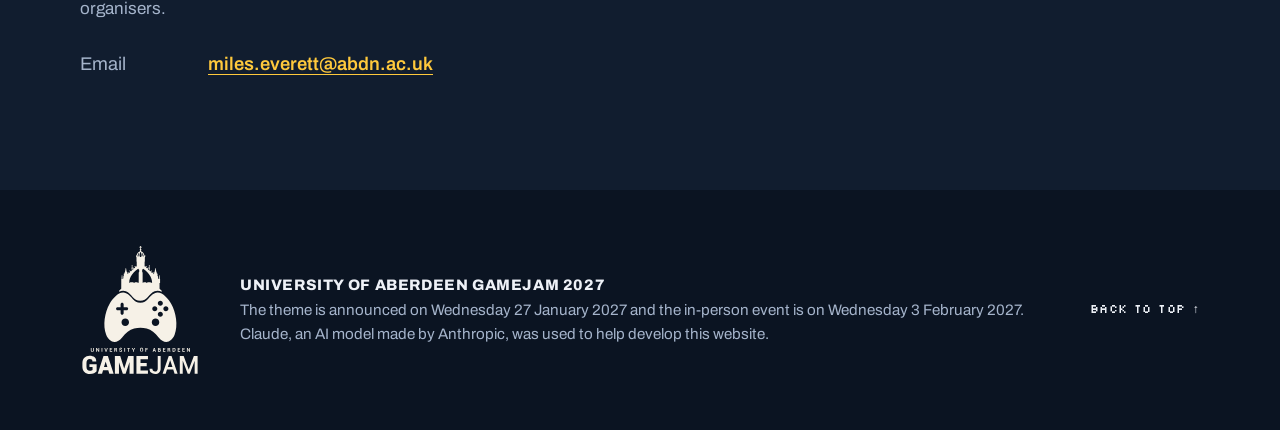
==== commit 6b5200f2: "Update" ====
--- a/index.html
+++ b/index.html
@@ -114,7 +114,7 @@
         <div class="about">
           <div class="about__copy">
             <h2>About</h2>
-            <p class="lead">After the success of last year, we will be running the University of Aberdeen GameJam again in 2027.</p>
+            <p class="lead">After the success of previous years, we will once again be running the University of Aberdeen GameJam again in 2027.</p>
             <p>Teams have one week to develop a game from scratch on a competition theme, which is announced at the start of that week.</p>
             <p>The week ends with an in-person event, where teams get feedback from the judges and present their games. The winners are announced that afternoon.</p>
           </div>
@@ -240,7 +240,7 @@
         <ul class="rules">
           <li>Games must be developed from scratch during the week of the jam, between Wednesday 27 January and Wednesday 3 February 2027.</li>
           <li>Games must follow the competition theme announced on Wednesday 27 January 2027.</li>
-          <li>Teams must sign up by Wednesday 20 January 2027 to take part.</li>
+          <li>AI may be used, but participants must be able to explain how their project is implemented. Judges will favour human produced work.</li>
           <li>Teams can have up to 4 members.</li>
         </ul>
       </div>
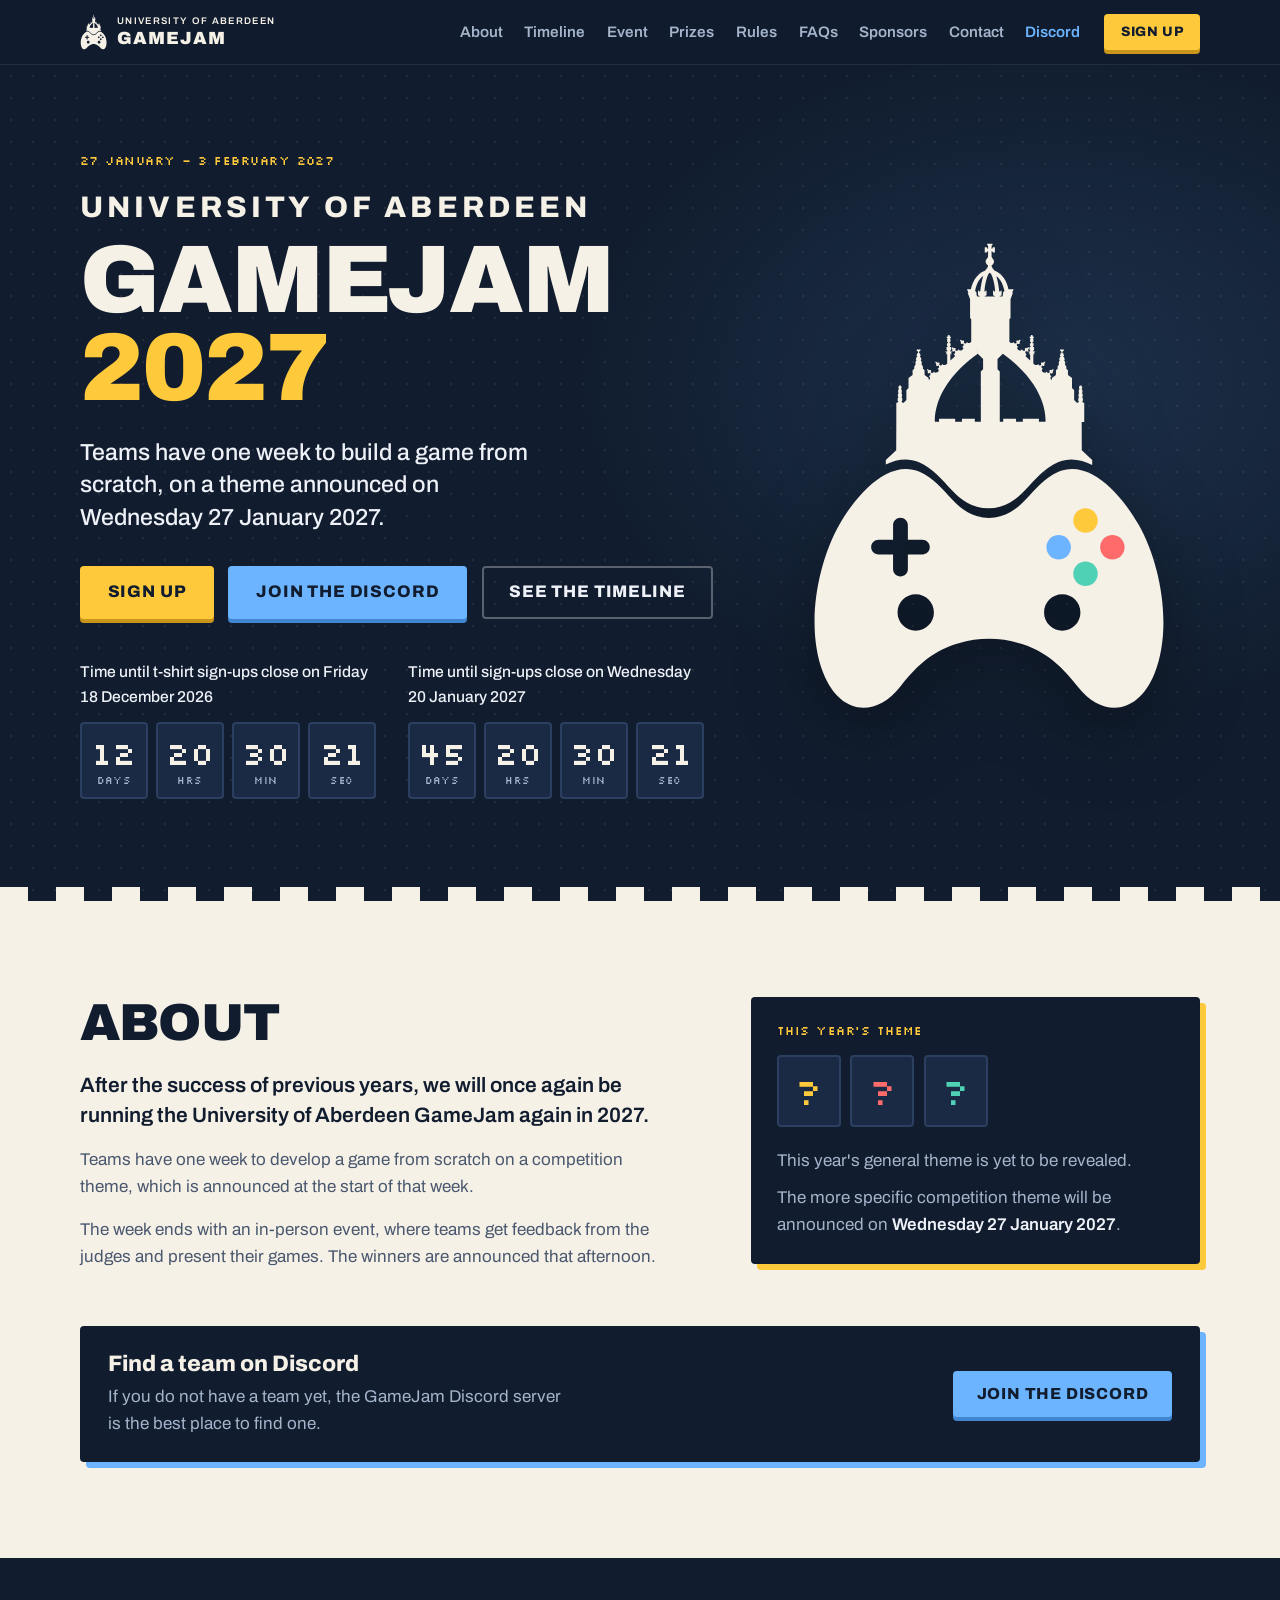
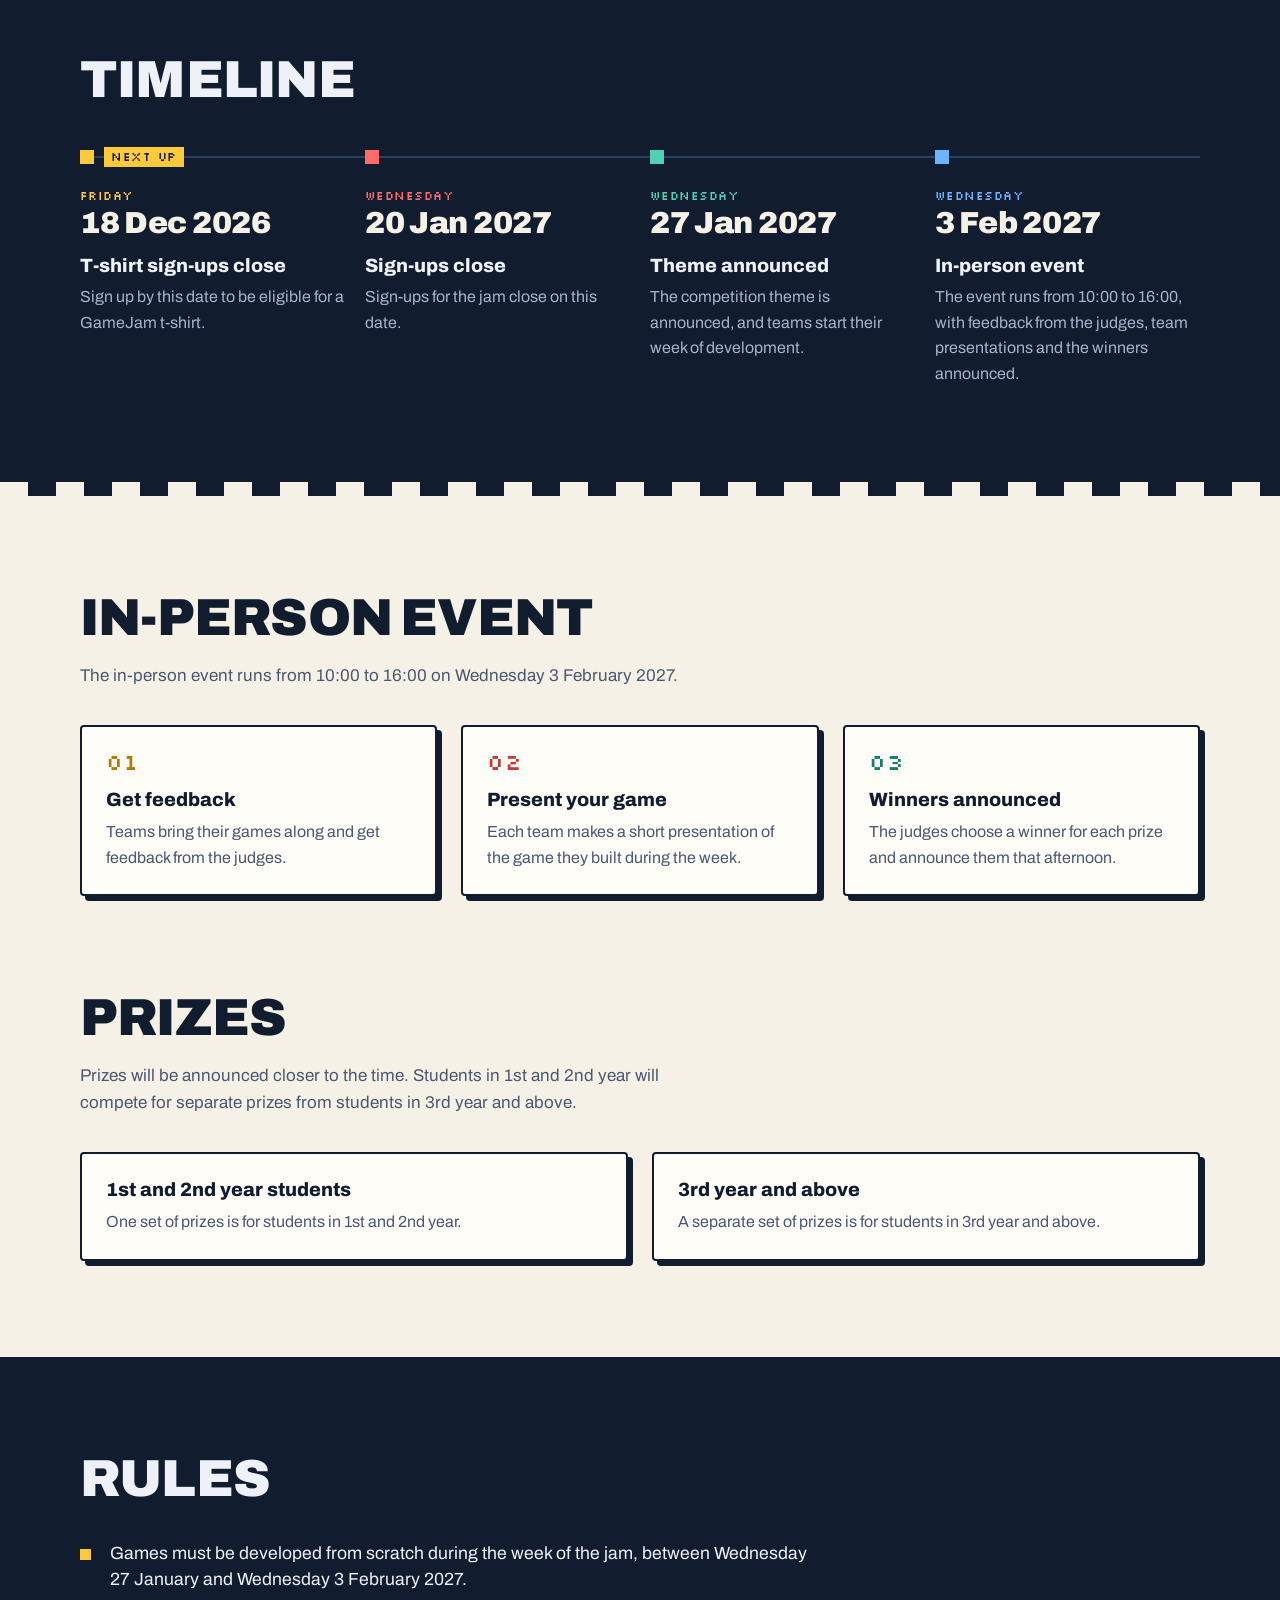
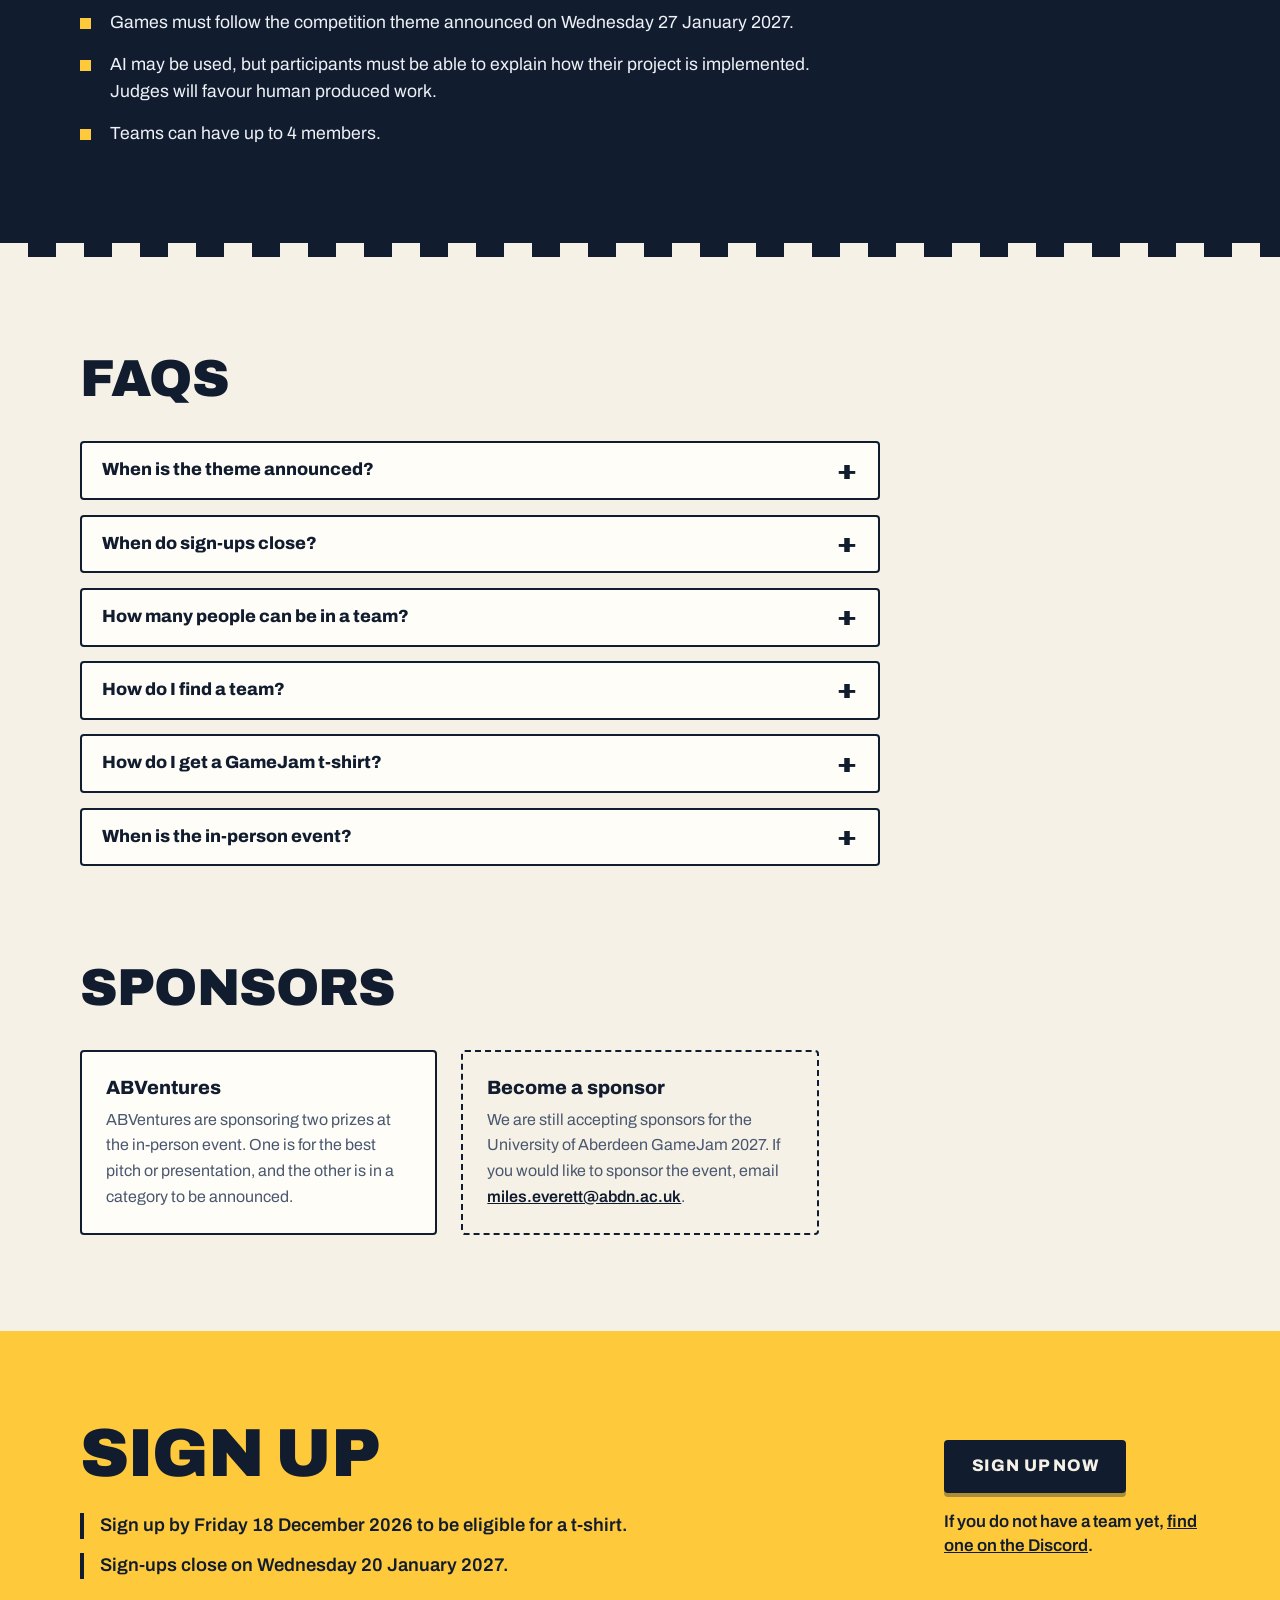
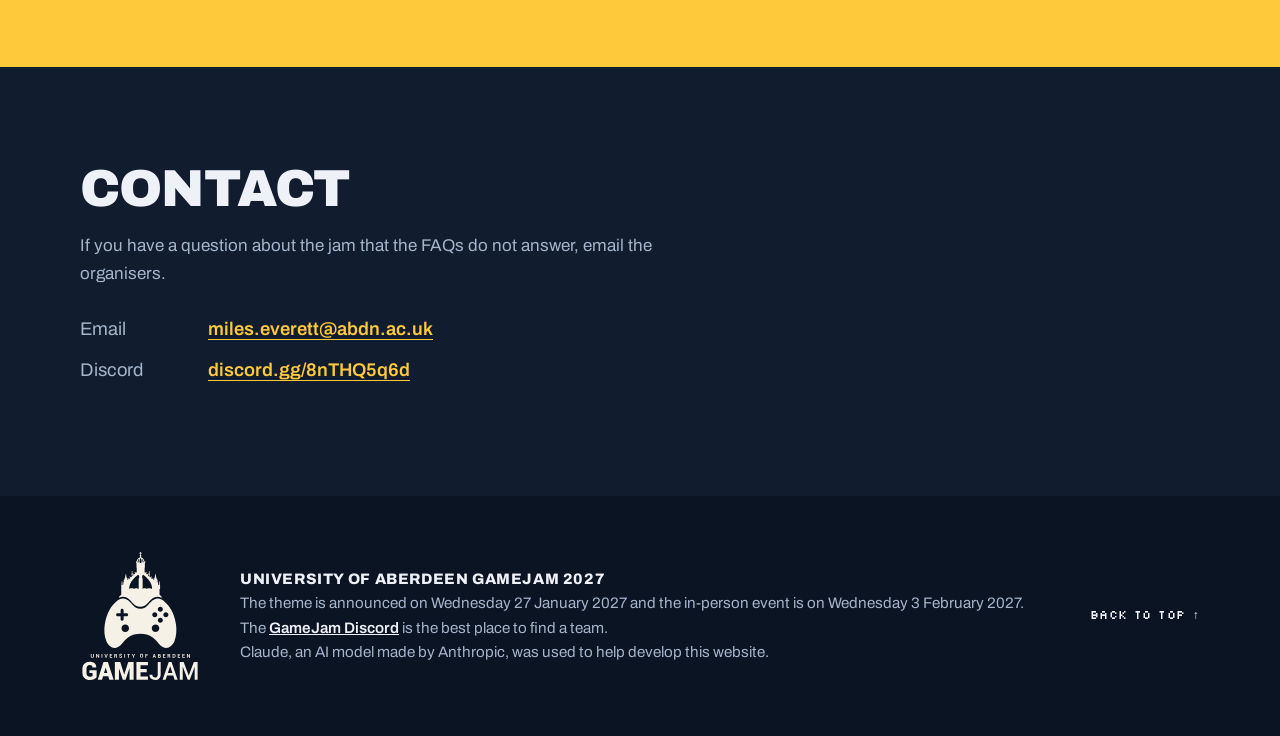
==== commit 71f95e77: "Add discord links" ====
--- a/index.html
+++ b/index.html
@@ -44,6 +44,7 @@
           <li><a href="#faqs">FAQs</a></li>
           <li><a href="#sponsors">Sponsors</a></li>
           <li><a href="#contact">Contact</a></li>
+          <li><a class="nav__discord" href="https://discord.gg/8nTHQ5q6d" target="_blank" rel="noopener">Discord</a></li>
         </ul>
         <a class="btn btn--primary btn--sm" href="#signup" data-signup>Sign up</a>
       </nav>
@@ -64,6 +65,7 @@
           <p class="hero__lead">Teams have one week to build a game from scratch, on a theme announced on Wednesday 27 January 2027.</p>
           <div class="hero__actions">
             <a class="btn btn--primary btn--lg" href="#signup" data-signup>Sign up</a>
+            <a class="btn btn--sky btn--lg" href="https://discord.gg/8nTHQ5q6d" target="_blank" rel="noopener">Join the Discord</a>
             <a class="btn btn--ghost btn--lg" href="#timeline">See the timeline</a>
           </div>
 
@@ -128,6 +130,16 @@
             <p>The more specific competition theme will be announced on <strong>Wednesday 27 January 2027</strong>.</p>
           </aside>
         </div>
+
+        <!-- DISCORD: the invite link appears in several places on this page.
+             To change it, search this file for "discord.gg" and replace every match. -->
+        <div class="callout" id="discord">
+          <div>
+            <h3>Find a team on Discord</h3>
+            <p>If you do not have a team yet, the GameJam Discord server is the best place to find one.</p>
+          </div>
+          <a class="btn btn--sky" href="https://discord.gg/8nTHQ5q6d" target="_blank" rel="noopener">Join the Discord</a>
+        </div>
       </div>
     </section>
 
@@ -272,6 +284,11 @@
           </details>
 
           <details class="faq">
+            <summary>How do I find a team?</summary>
+            <p>The GameJam Discord server is the best place to find a team if you do not have one already. Join it at <a href="https://discord.gg/8nTHQ5q6d" target="_blank" rel="noopener">discord.gg/8nTHQ5q6d</a>.</p>
+          </details>
+
+          <details class="faq">
             <summary>How do I get a GameJam t-shirt?</summary>
             <p>Sign up by Friday 18 December 2026 to be eligible for a t-shirt.</p>
           </details>
@@ -338,6 +355,7 @@
                link straight to the form as well (script.js copies the URL to them). -->
           <a class="btn btn--dark btn--lg signup-link" href="https://forms.cloud.microsoft/e/PMs4wwMhvb">Sign up now</a>
           <p class="signup__pending">The sign-up form will be linked here soon.</p>
+          <p class="signup__team">If you do not have a team yet, <a href="https://discord.gg/8nTHQ5q6d" target="_blank" rel="noopener">find one on the Discord</a>.</p>
         </div>
       </div>
     </section>
@@ -356,6 +374,7 @@
 
         <ul class="contacts">
           <li><span>Email</span> <a href="mailto:miles.everett@abdn.ac.uk">miles.everett@abdn.ac.uk</a></li>
+          <li><span>Discord</span> <a href="https://discord.gg/8nTHQ5q6d" target="_blank" rel="noopener">discord.gg/8nTHQ5q6d</a></li>
         </ul>
         <p class="contact__pending">Contact details will be added here soon.</p>
       </div>
@@ -368,6 +387,7 @@
       <div class="site-footer__text">
         <p><strong>University of Aberdeen GameJam 2027</strong></p>
         <p>The theme is announced on Wednesday 27 January 2027 and the in-person event is on Wednesday 3 February 2027.</p>
+        <p>The <a href="https://discord.gg/8nTHQ5q6d" target="_blank" rel="noopener">GameJam Discord</a> is the best place to find a team.</p>
         <p>Claude, an AI model made by Anthropic, was used to help develop this website.</p>
       </div>
       <a class="site-footer__top px" href="#top">Back to top ↑</a>
--- a/styles.css
+++ b/styles.css
@@ -130,6 +130,17 @@
   box-shadow: 0 0 0 transparent;
 }
 
+.btn--sky {
+  background: var(--sky);
+  color: var(--navy);
+  box-shadow: 0 4px 0 #3f85d0;
+}
+.btn--sky:hover { background: #8cc5ff; }
+.btn--sky:active {
+  transform: translateY(4px);
+  box-shadow: 0 0 0 transparent;
+}
+
 .btn--ghost {
   color: var(--on-dark);
   border-color: rgba(255, 255, 255, 0.3);
@@ -190,6 +201,8 @@
   transition: color 0.15s ease;
 }
 .nav__links a:hover { color: var(--on-dark); }
+.nav__links a.nav__discord { color: var(--sky); }
+.nav__links a.nav__discord:hover { color: #a9d3ff; }
 
 @media (max-width: 66rem) {
   .nav__links { display: none; }
@@ -381,6 +394,22 @@
   line-height: 1.4;
 }
 .about__copy p:not(.lead) { color: var(--muted); }
+
+.callout {
+  display: flex;
+  flex-wrap: wrap;
+  align-items: center;
+  justify-content: space-between;
+  gap: 1.25rem 2rem;
+  margin-top: clamp(2.5rem, 5vw, 3.5rem);
+  padding: 1.5rem 1.75rem;
+  background: var(--navy);
+  color: var(--on-dark);
+  border-radius: var(--radius);
+  box-shadow: 6px 6px 0 var(--sky);
+}
+.callout h3 { margin-bottom: 0.3rem; font-size: 1.4rem; color: var(--cream); }
+.callout p { color: var(--muted-on-dark); max-width: 46ch; }
 
 .theme-card {
   padding: 1.6rem;
@@ -606,6 +635,7 @@
   color: var(--muted);
 }
 .faq ul { padding-left: 1.25rem; list-style: disc; }
+.faq a { color: var(--navy); font-weight: 600; }
 
 /* ---------- Sponsors ---------- */
 
@@ -669,6 +699,7 @@
 
 .signup-link[href=""] { display: none; }
 .signup-link:not([href=""]) + .signup__pending { display: none; }
+.signup__team { margin-top: 1.1rem; max-width: 16rem; font-weight: 600; line-height: 1.4; }
 .signup__pending {
   padding: 1rem 1.25rem;
   border: 2px dashed var(--navy);
@@ -731,6 +762,7 @@
 }
 .site-footer__logo { width: 7.5rem; height: auto; }
 .site-footer__text { flex: 1 1 18rem; }
+.site-footer__text a { color: var(--on-dark); font-weight: 600; }
 .site-footer__text strong { color: var(--on-dark); font-weight: 800; letter-spacing: 0.04em; text-transform: uppercase; }
 .site-footer__top { text-decoration: none; color: var(--on-dark); }
 .site-footer__top:hover { color: var(--yellow); }
